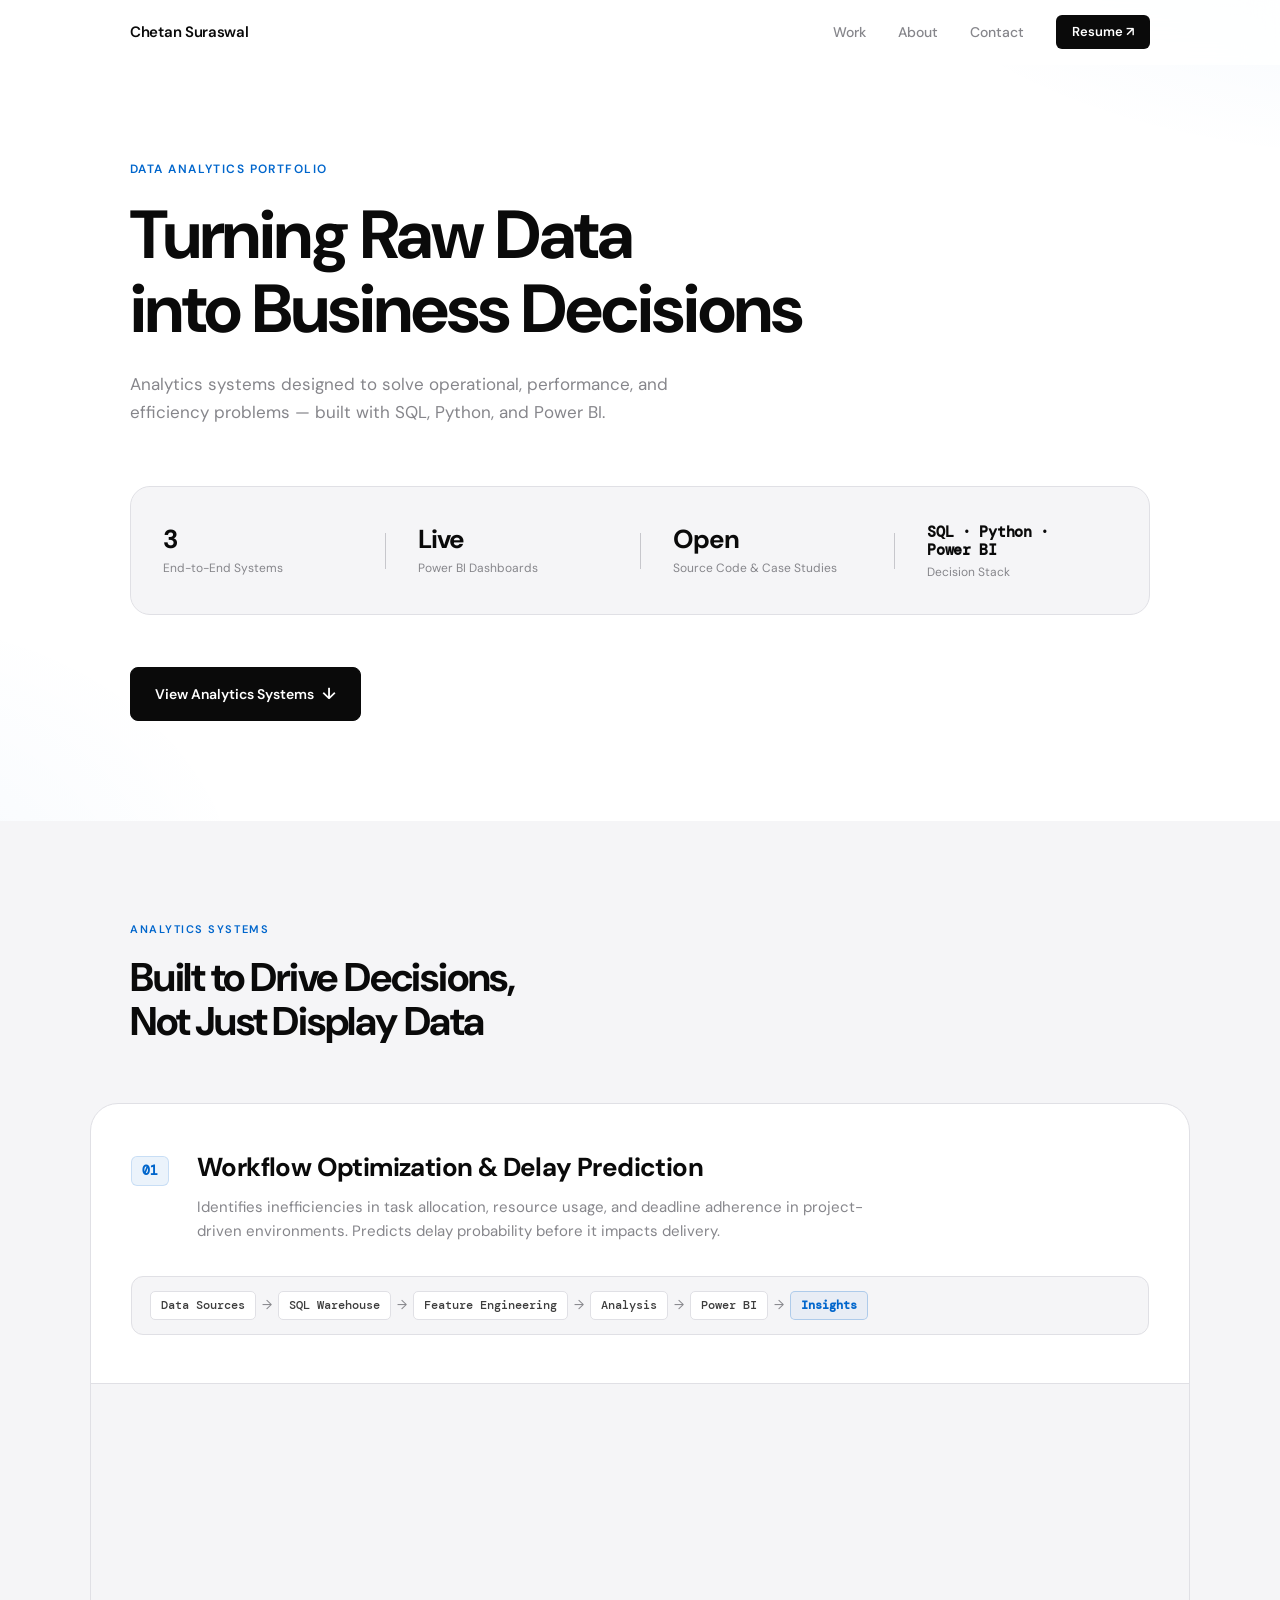
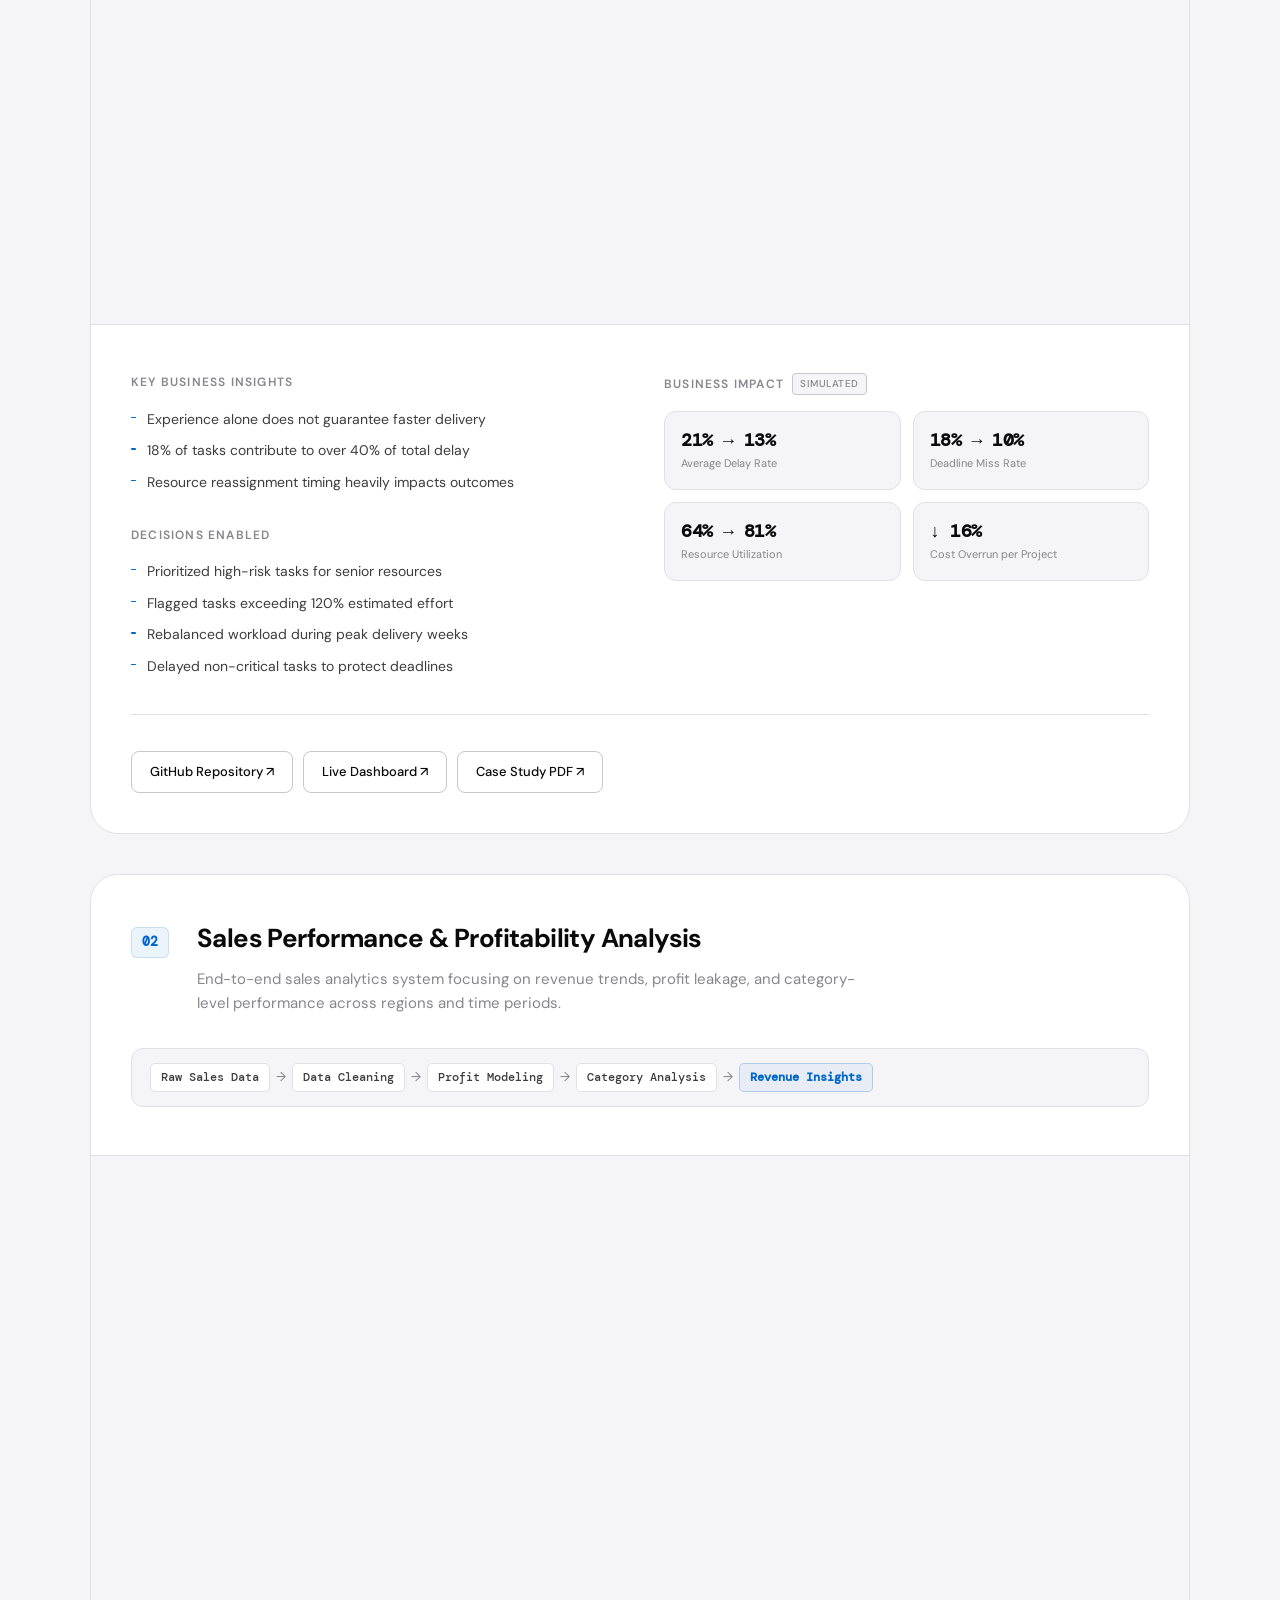
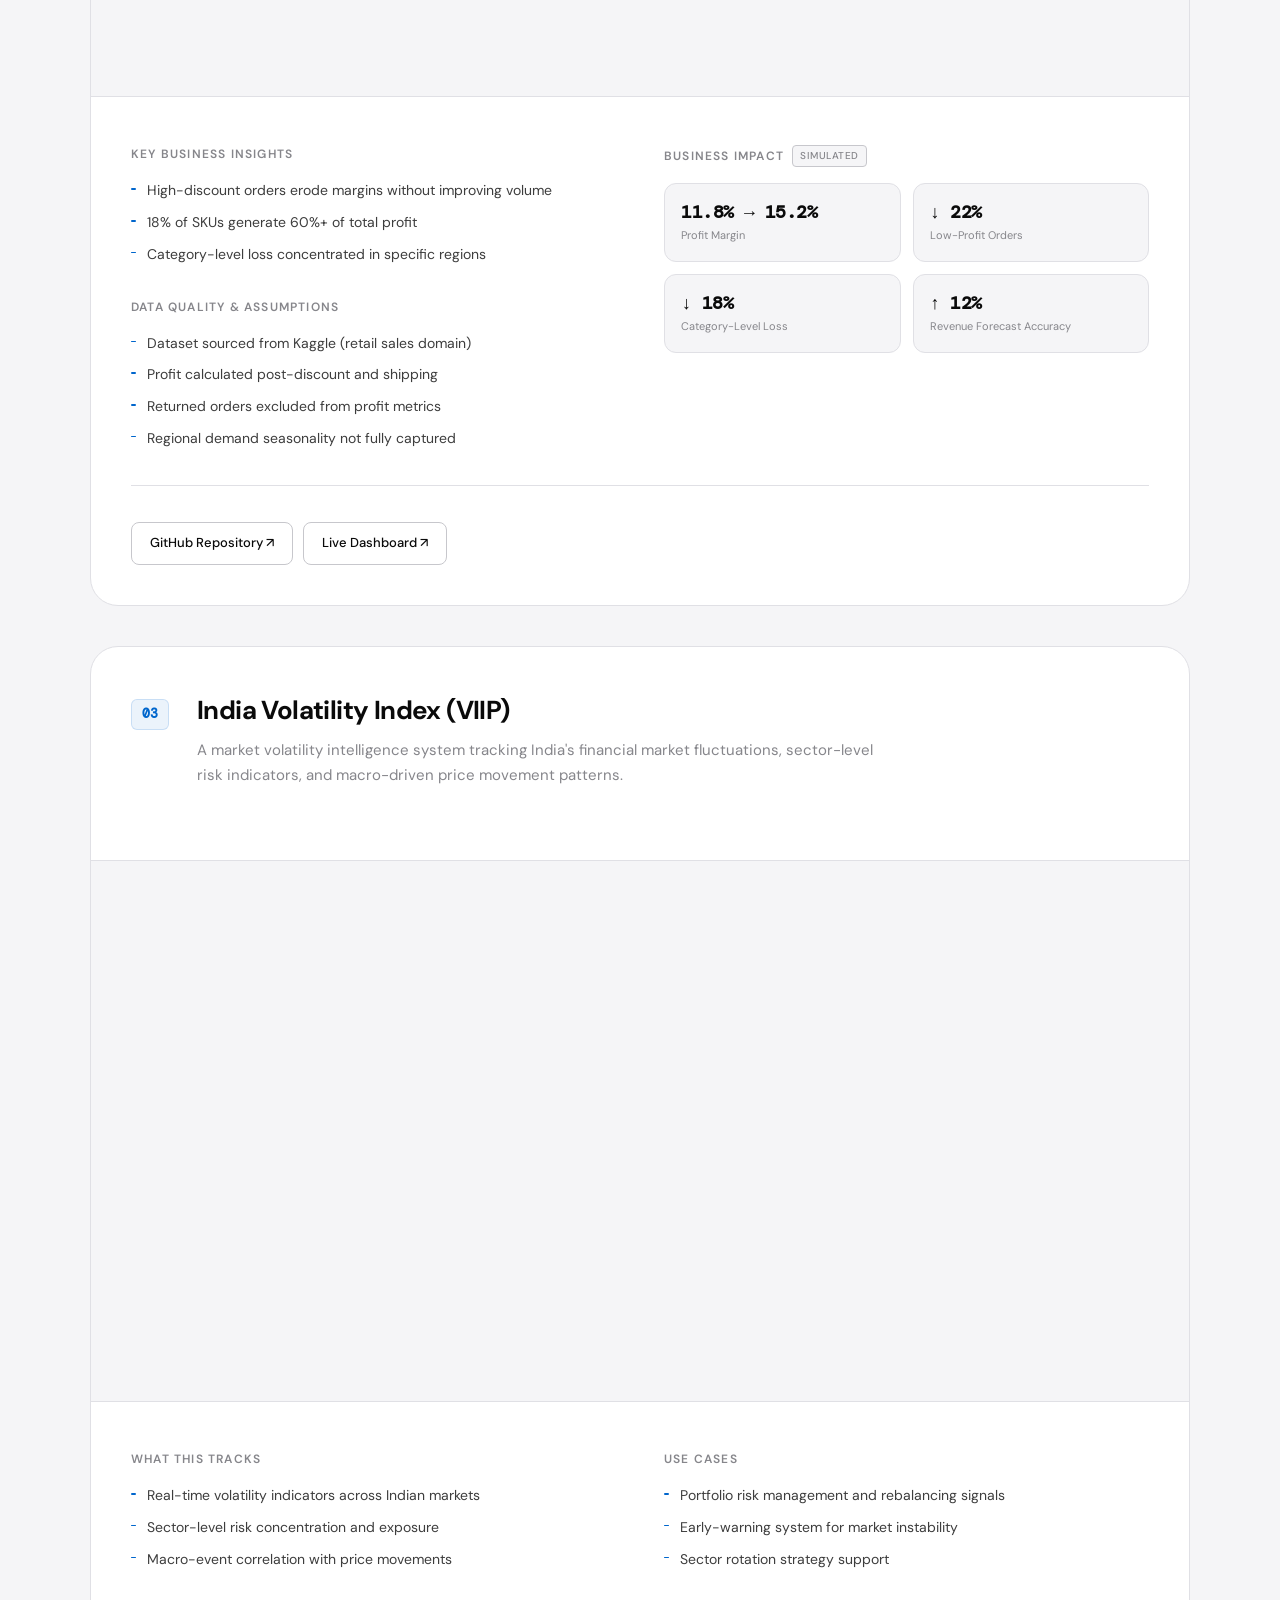
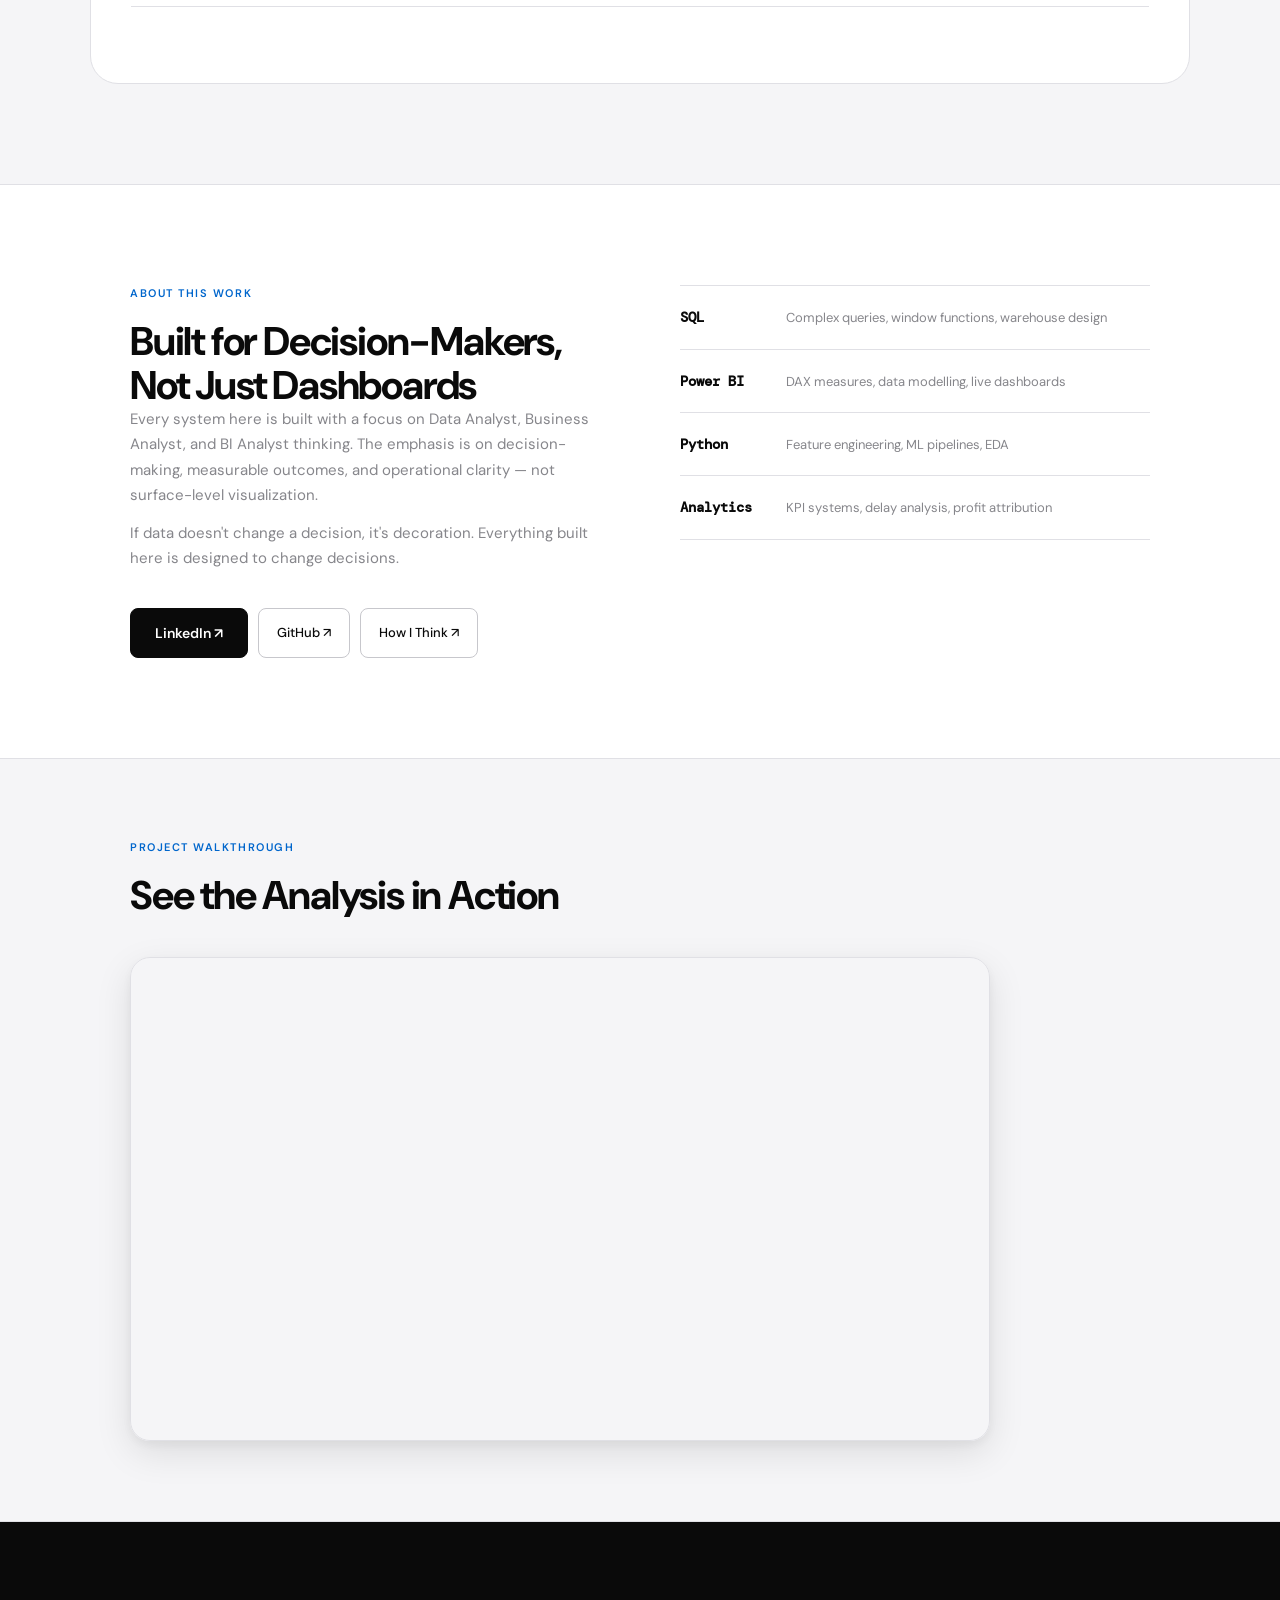
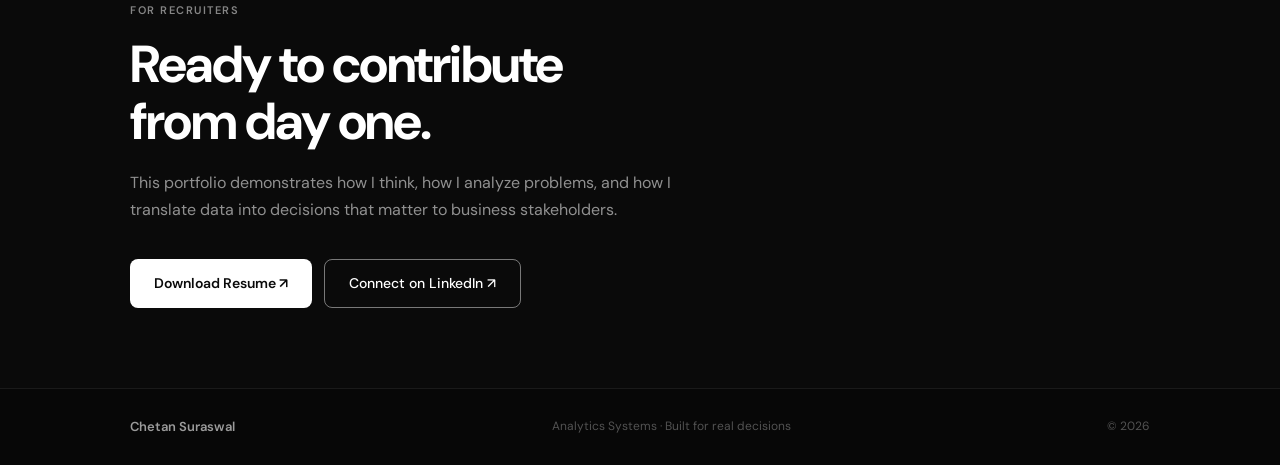
==== index.html @ 5091dab3 "Add files via upload" ====
<!DOCTYPE html>
<html lang="en">
<head>
  <meta charset="UTF-8" />
  <meta name="viewport" content="width=device-width, initial-scale=1.0" />
  <meta name="description" content="Data Analyst portfolio showcasing workflow optimization, business intelligence dashboards, SQL-driven analytics, and KPI-based decision systems." />
  <meta name="keywords" content="Data Analyst Portfolio, Business Intelligence Dashboard, Workflow Optimization, SQL, Power BI" />
  <title>Chetan Suraswal · Data Analytics</title>
  <link rel="preconnect" href="https://fonts.googleapis.com">
  <link rel="preconnect" href="https://fonts.gstatic.com" crossorigin>
  <link href="https://fonts.googleapis.com/css2?family=DM+Sans:ital,opsz,wght@0,9..40,300;0,9..40,400;0,9..40,500;0,9..40,600;0,9..40,700;1,9..40,300&family=DM+Mono:wght@400;500&display=swap" rel="stylesheet">
  <link rel="stylesheet" href="style.css" />
</head>
<body>

  <!-- NAV -->
  <nav class="nav" id="nav">
    <div class="nav-inner">
      <a href="#" class="nav-logo">Chetan Suraswal</a>
      <div class="nav-links">
        <a href="#systems" class="nav-link">Work</a>
        <a href="#about" class="nav-link">About</a>
        <a href="#recruiters" class="nav-link">Contact</a>
        <a href="https://drive.google.com/file/d/16U_qGnruEOuB85VrIXo05NhIVK6rNj_J/view?usp=drive_link" target="_blank" class="nav-cta">Resume ↗</a>
      </div>
      <button class="nav-hamburger" id="hamburger" aria-label="Open menu">
        <span></span><span></span><span></span>
      </button>
    </div>
    <div class="nav-mobile" id="navMobile">
      <a href="#systems" class="nav-mobile-link">Work</a>
      <a href="#about" class="nav-mobile-link">About</a>
      <a href="#recruiters" class="nav-mobile-link">Contact</a>
      <a href="https://drive.google.com/file/d/16U_qGnruEOuB85VrIXo05NhIVK6rNj_J/view?usp=drive_link" target="_blank" class="nav-mobile-link">Resume ↗</a>
    </div>
  </nav>

  <!-- HERO -->
  <section class="hero">
    <div class="container">
      <p class="hero-eyebrow">Data Analytics Portfolio</p>
      <h1 class="hero-title">Turning Raw Data<br>into Business Decisions</h1>
      <p class="hero-sub">Analytics systems designed to solve operational, performance, and efficiency problems — built with SQL, Python, and Power BI.</p>

      <div class="hero-metrics">
        <div class="hero-metric">
          <span class="hero-metric-number">3</span>
          <span class="hero-metric-label">End-to-End Systems</span>
        </div>
        <div class="hero-metric-divider"></div>
        <div class="hero-metric">
          <span class="hero-metric-number">Live</span>
          <span class="hero-metric-label">Power BI Dashboards</span>
        </div>
        <div class="hero-metric-divider"></div>
        <div class="hero-metric">
          <span class="hero-metric-number">Open</span>
          <span class="hero-metric-label">Source Code &amp; Case Studies</span>
        </div>
        <div class="hero-metric-divider"></div>
        <div class="hero-metric">
          <span class="hero-metric-number mono">SQL · Python · Power&nbsp;BI</span>
          <span class="hero-metric-label">Decision Stack</span>
        </div>
      </div>

      <a href="#systems" class="btn-primary">View Analytics Systems <span class="btn-arrow">↓</span></a>
    </div>
  </section>

  <!-- SYSTEMS -->
  <section class="systems" id="systems">
    <div class="container">
      <p class="section-label">Analytics Systems</p>
      <h2 class="section-title">Built to Drive Decisions,<br>Not Just Display Data</h2>
    </div>

    <!-- PROJECT 01 -->
    <div class="project reveal">
      <div class="container">
        <div class="project-header">
          <span class="project-num">01</span>
          <div class="project-header-text">
            <h3 class="project-title">Workflow Optimization &amp; Delay Prediction</h3>
            <p class="project-desc">Identifies inefficiencies in task allocation, resource usage, and deadline adherence in project-driven environments. Predicts delay probability before it impacts delivery.</p>
          </div>
        </div>

        <div class="pipeline">
          <span class="pipeline-step">Data Sources</span>
          <span class="pipeline-arrow">→</span>
          <span class="pipeline-step">SQL Warehouse</span>
          <span class="pipeline-arrow">→</span>
          <span class="pipeline-step">Feature Engineering</span>
          <span class="pipeline-arrow">→</span>
          <span class="pipeline-step">Analysis</span>
          <span class="pipeline-arrow">→</span>
          <span class="pipeline-step">Power BI</span>
          <span class="pipeline-arrow">→</span>
          <span class="pipeline-step highlight">Insights</span>
        </div>
      </div>

      <div class="iframe-wrap">
        <iframe
          src="https://app.powerbi.com/view?r=eyJrIjoiNGE5MzdhZjktMjIwOS00ZmQzLWE3OTQtMzhiM2IxZGNiNDY3IiwidCI6IjllYmMyNmM5LTM3OTItNDQxYy05M2Y4LTAzYTg2YTNiMDI2MiJ9"
          allowfullscreen
          loading="lazy"
          title="Workflow Optimization Dashboard">
        </iframe>
      </div>

      <div class="container">
        <div class="project-body">
          <div class="project-col">
            <h4 class="col-heading">Key Business Insights</h4>
            <ul class="insight-list">
              <li>Experience alone does not guarantee faster delivery</li>
              <li>18% of tasks contribute to over 40% of total delay</li>
              <li>Resource reassignment timing heavily impacts outcomes</li>
            </ul>
            <h4 class="col-heading" style="margin-top:32px">Decisions Enabled</h4>
            <ul class="insight-list">
              <li>Prioritized high-risk tasks for senior resources</li>
              <li>Flagged tasks exceeding 120% estimated effort</li>
              <li>Rebalanced workload during peak delivery weeks</li>
              <li>Delayed non-critical tasks to protect deadlines</li>
            </ul>
          </div>
          <div class="project-col">
            <h4 class="col-heading">Business Impact <span class="tag">Simulated</span></h4>
            <div class="impact-grid">
              <div class="impact-card reveal">
                <div class="impact-val">21% → 13%</div>
                <div class="impact-label">Average Delay Rate</div>
              </div>
              <div class="impact-card reveal">
                <div class="impact-val">18% → 10%</div>
                <div class="impact-label">Deadline Miss Rate</div>
              </div>
              <div class="impact-card reveal">
                <div class="impact-val">64% → 81%</div>
                <div class="impact-label">Resource Utilization</div>
              </div>
              <div class="impact-card reveal">
                <div class="impact-val">↓ 16%</div>
                <div class="impact-label">Cost Overrun per Project</div>
              </div>
            </div>
          </div>
        </div>
        <div class="project-actions">
          <a href="https://github.com/Chetan0075/Workflow-Optimization-Predictive-Analytics" target="_blank" class="btn-secondary">GitHub Repository ↗</a>
          <a href="https://chetan0075.github.io/Workflow-Optimization-Live-Dashboard/" target="_blank" class="btn-secondary">Live Dashboard ↗</a>
          <a href="https://github.com/Chetan0075/Workflow-Optimization-Predictive-Analytics/blob/main/Data/Case%20Study/AI_Driven_Workflow_Optimization_Case_Study.pdf" target="_blank" class="btn-secondary">Case Study PDF ↗</a>
        </div>
      </div>
    </div>

    <!-- PROJECT 02 -->
    <div class="project reveal">
      <div class="container">
        <div class="project-header">
          <span class="project-num">02</span>
          <div class="project-header-text">
            <h3 class="project-title">Sales Performance &amp; Profitability Analysis</h3>
            <p class="project-desc">End-to-end sales analytics system focusing on revenue trends, profit leakage, and category-level performance across regions and time periods.</p>
          </div>
        </div>

        <div class="pipeline">
          <span class="pipeline-step">Raw Sales Data</span>
          <span class="pipeline-arrow">→</span>
          <span class="pipeline-step">Data Cleaning</span>
          <span class="pipeline-arrow">→</span>
          <span class="pipeline-step">Profit Modeling</span>
          <span class="pipeline-arrow">→</span>
          <span class="pipeline-step">Category Analysis</span>
          <span class="pipeline-arrow">→</span>
          <span class="pipeline-step highlight">Revenue Insights</span>
        </div>
      </div>

      <div class="iframe-wrap">
        <iframe
          src="https://app.powerbi.com/view?r=eyJrIjoiNDQ1YTkxNzYtZTdiZS00M2I5LTlkNzgtZGIwNjNiODk4MmVhIiwidCI6IjllYmMyNmM5LTM3OTItNDQxYy05M2Y4LTAzYTg2YTNiMDI2MiJ9"
          allowfullscreen
          loading="lazy"
          title="Sales Performance Dashboard">
        </iframe>
      </div>

      <div class="container">
        <div class="project-body">
          <div class="project-col">
            <h4 class="col-heading">Key Business Insights</h4>
            <ul class="insight-list">
              <li>High-discount orders erode margins without improving volume</li>
              <li>18% of SKUs generate 60%+ of total profit</li>
              <li>Category-level loss concentrated in specific regions</li>
            </ul>
            <h4 class="col-heading" style="margin-top:32px">Data Quality &amp; Assumptions</h4>
            <ul class="insight-list">
              <li>Dataset sourced from Kaggle (retail sales domain)</li>
              <li>Profit calculated post-discount and shipping</li>
              <li>Returned orders excluded from profit metrics</li>
              <li>Regional demand seasonality not fully captured</li>
            </ul>
          </div>
          <div class="project-col">
            <h4 class="col-heading">Business Impact <span class="tag">Simulated</span></h4>
            <div class="impact-grid">
              <div class="impact-card reveal">
                <div class="impact-val">11.8% → 15.2%</div>
                <div class="impact-label">Profit Margin</div>
              </div>
              <div class="impact-card reveal">
                <div class="impact-val">↓ 22%</div>
                <div class="impact-label">Low-Profit Orders</div>
              </div>
              <div class="impact-card reveal">
                <div class="impact-val">↓ 18%</div>
                <div class="impact-label">Category-Level Loss</div>
              </div>
              <div class="impact-card reveal">
                <div class="impact-val">↑ 12%</div>
                <div class="impact-label">Revenue Forecast Accuracy</div>
              </div>
            </div>
          </div>
        </div>
        <div class="project-actions">
          <a href="https://github.com/Chetan0075/sales-performance-analysis" target="_blank" class="btn-secondary">GitHub Repository ↗</a>
          <a href="https://chetan0075.github.io/Sales-Dashboard-Live/" target="_blank" class="btn-secondary">Live Dashboard ↗</a>
        </div>
      </div>
    </div>

    <!-- PROJECT 03 -->
    <div class="project reveal">
      <div class="container">
        <div class="project-header">
          <span class="project-num">03</span>
          <div class="project-header-text">
            <h3 class="project-title">India Volatility Index (VIIP)</h3>
            <p class="project-desc">A market volatility intelligence system tracking India's financial market fluctuations, sector-level risk indicators, and macro-driven price movement patterns.</p>
          </div>
        </div>
      </div>

      <div class="iframe-wrap">
        <iframe
          title="India Volatility Index - VIIP"
          src="https://app.powerbi.com/view?r=eyJrIjoiZTg4YjU0M2QtYTgzMC00YWI2LWJiY2MtMzY4MDM3NzAyNDI3IiwidCI6IjllYmMyNmM5LTM3OTItNDQxYy05M2Y4LTAzYTg2YTNiMDI2MiJ9"
          allowfullscreen
          loading="lazy">
        </iframe>
      </div>

      <div class="container">
        <div class="project-body">
          <div class="project-col">
            <h4 class="col-heading">What This Tracks</h4>
            <ul class="insight-list">
              <li>Real-time volatility indicators across Indian markets</li>
              <li>Sector-level risk concentration and exposure</li>
              <li>Macro-event correlation with price movements</li>
            </ul>
          </div>
          <div class="project-col">
            <h4 class="col-heading">Use Cases</h4>
            <ul class="insight-list">
              <li>Portfolio risk management and rebalancing signals</li>
              <li>Early-warning system for market instability</li>
              <li>Sector rotation strategy support</li>
            </ul>
          </div>
        </div>
      </div>
    </div>
  </section>

  <!-- ABOUT -->
  <section class="about" id="about">
    <div class="container">
      <div class="about-inner">
        <div class="about-left">
          <p class="section-label">About This Work</p>
          <h2 class="section-title" style="margin-top:12px">Built for Decision-Makers,<br>Not Just Dashboards</h2>
          <p class="about-text">Every system here is built with a focus on Data Analyst, Business Analyst, and BI Analyst thinking. The emphasis is on decision-making, measurable outcomes, and operational clarity — not surface-level visualization.</p>
          <p class="about-text">If data doesn't change a decision, it's decoration. Everything built here is designed to change decisions.</p>
          <div class="about-actions">
            <a href="https://www.linkedin.com/in/chetan-suraswal/" target="_blank" class="btn-primary">LinkedIn ↗</a>
            <a href="https://github.com/Chetan0075" target="_blank" class="btn-secondary">GitHub ↗</a>
            <a href="how-i-think.html" target="_blank" class="btn-secondary">How I Think ↗</a>
          </div>
        </div>
        <div class="about-right">
          <div class="about-stat-block">
            <div class="about-stat reveal">
              <span class="about-stat-num">SQL</span>
              <span class="about-stat-desc">Complex queries, window functions, warehouse design</span>
            </div>
            <div class="about-stat reveal">
              <span class="about-stat-num">Power BI</span>
              <span class="about-stat-desc">DAX measures, data modelling, live dashboards</span>
            </div>
            <div class="about-stat reveal">
              <span class="about-stat-num">Python</span>
              <span class="about-stat-desc">Feature engineering, ML pipelines, EDA</span>
            </div>
            <div class="about-stat reveal">
              <span class="about-stat-num">Analytics</span>
              <span class="about-stat-desc">KPI systems, delay analysis, profit attribution</span>
            </div>
          </div>
        </div>
      </div>
    </div>
  </section>

  <!-- WALKTHROUGH VIDEO -->
  <section class="video-section">
    <div class="container">
      <p class="section-label">Project Walkthrough</p>
      <h2 class="section-title" style="margin-top:12px;margin-bottom:40px">See the Analysis in Action</h2>
      <div class="video-wrap">
        <iframe
          src="https://www.youtube.com/embed/vnfYhsuOCWM?si=E-BuxElwOSpEWp4g"
          title="Project Walkthrough"
          allow="accelerometer; autoplay; clipboard-write; encrypted-media; gyroscope; picture-in-picture; web-share"
          referrerpolicy="strict-origin-when-cross-origin"
          allowfullscreen
          loading="lazy">
        </iframe>
      </div>
    </div>
  </section>

  <!-- FOR RECRUITERS -->
  <section class="recruiters" id="recruiters">
    <div class="container">
      <div class="recruiters-inner reveal">
        <p class="section-label" style="color:rgba(255,255,255,0.5)">For Recruiters</p>
        <h2 class="recruiters-title">Ready to contribute<br>from day one.</h2>
        <p class="recruiters-sub">This portfolio demonstrates how I think, how I analyze problems, and how I translate data into decisions that matter to business stakeholders.</p>
        <div class="recruiters-actions">
          <a href="https://drive.google.com/file/d/16U_qGnruEOuB85VrIXo05NhIVK6rNj_J/view?usp=drive_link" target="_blank" class="btn-white">Download Resume ↗</a>
          <a href="https://www.linkedin.com/in/chetan-suraswal/" target="_blank" class="btn-outline-white">Connect on LinkedIn ↗</a>
        </div>
      </div>
    </div>
  </section>

  <!-- FOOTER -->
  <footer class="footer">
    <div class="container">
      <div class="footer-inner">
        <span class="footer-name">Chetan Suraswal</span>
        <span class="footer-center">Analytics Systems · Built for real decisions</span>
        <span class="footer-copy" id="footerYear">© 2026</span>
      </div>
    </div>
  </footer>

  <script>
    // Auto-update footer year so this never goes stale again
    document.getElementById('footerYear').textContent = '© ' + new Date().getFullYear();

    // Sticky nav shadow on scroll
    const nav = document.getElementById('nav');
    window.addEventListener('scroll', () => {
      nav.classList.toggle('scrolled', window.scrollY > 20);
    });

    // Hamburger menu toggle
    const hamburger = document.getElementById('hamburger');
    const navMobile = document.getElementById('navMobile');
    hamburger.addEventListener('click', () => {
      hamburger.classList.toggle('open');
      navMobile.classList.toggle('open');
    });

    // Close mobile nav when a link is clicked
    document.querySelectorAll('.nav-mobile-link').forEach(link => {
      link.addEventListener('click', () => {
        hamburger.classList.remove('open');
        navMobile.classList.remove('open');
      });
    });

    // Scroll reveal animation
    const revealObserver = new IntersectionObserver((entries) => {
      entries.forEach(entry => {
        if (entry.isIntersecting) {
          entry.target.classList.add('revealed');
          revealObserver.unobserve(entry.target);
        }
      });
    }, { threshold: 0.07, rootMargin: '0px 0px -40px 0px' });

    document.querySelectorAll('.reveal').forEach(el => revealObserver.observe(el));
  </script>
</body>
</html>
---- style.css ----
/* ============================================================
   CHETAN SURASWAL — PREMIUM PORTFOLIO
   Apple-style light minimalist design
   ============================================================ */

/* ---------- RESET & BASE ---------- */
*, *::before, *::after {
  box-sizing: border-box;
  margin: 0;
  padding: 0;
}

:root {
  --white:       #ffffff;
  --bg:          #fafafa;
  --bg-alt:      #f5f5f7;
  --text:        #0a0a0a;
  --text-2:      #3d3d3d;
  --muted:       #86868b;
  --border:      #e0e0e5;
  --border-dark: #c7c7cc;
  --accent:      #0066cc;
  --accent-h:    #0051a3;
  --mono:        'DM Mono', 'Menlo', monospace;

  --r-sm: 8px;
  --r-md: 12px;
  --r-lg: 20px;
  --r-xl: 28px;

  --shadow-sm:  0 1px 3px rgba(0,0,0,0.06), 0 1px 2px rgba(0,0,0,0.04);
  --shadow-md:  0 4px 16px rgba(0,0,0,0.08), 0 1px 4px rgba(0,0,0,0.04);
  --shadow-lg:  0 12px 36px rgba(0,0,0,0.10), 0 4px 12px rgba(0,0,0,0.05);

  --ease: cubic-bezier(0.4, 0, 0.2, 1);
  --ease-out: cubic-bezier(0, 0, 0.2, 1);
}

html {
  scroll-behavior: smooth;
  -webkit-font-smoothing: antialiased;
  -moz-osx-font-smoothing: grayscale;
}

body {
  font-family: 'DM Sans', -apple-system, BlinkMacSystemFont, 'Segoe UI', sans-serif;
  background: var(--white);
  color: var(--text);
  line-height: 1.6;
  font-size: 16px;
}

.mono { font-family: var(--mono); }

.container {
  max-width: 1100px;
  margin: 0 auto;
  padding: 0 40px;
}

/* ---------- SCROLL REVEAL ---------- */
.reveal {
  opacity: 0;
  transform: translateY(22px);
  transition: opacity 0.6s var(--ease-out), transform 0.6s var(--ease-out);
}
.reveal.revealed {
  opacity: 1;
  transform: translateY(0);
}

/* ---------- NAV ---------- */
.nav {
  position: fixed;
  top: 0;
  left: 0;
  right: 0;
  z-index: 100;
  background: rgba(255,255,255,0.82);
  backdrop-filter: blur(16px);
  -webkit-backdrop-filter: blur(16px);
  border-bottom: 1px solid transparent;
  transition: border-color 0.3s var(--ease), box-shadow 0.3s var(--ease);
}

.nav.scrolled {
  border-bottom-color: var(--border);
  box-shadow: var(--shadow-sm);
}

.nav-inner {
  max-width: 1100px;
  margin: 0 auto;
  padding: 0 40px;
  height: 64px;
  display: flex;
  align-items: center;
  justify-content: space-between;
}

.nav-logo {
  font-size: 15px;
  font-weight: 600;
  color: var(--text);
  text-decoration: none;
  letter-spacing: -0.3px;
}

.nav-links {
  display: flex;
  align-items: center;
  gap: 32px;
}

.nav-link {
  font-size: 14px;
  font-weight: 500;
  color: var(--muted);
  text-decoration: none;
  transition: color 0.2s;
}
.nav-link:hover { color: var(--text); }

.nav-cta {
  font-size: 13px;
  font-weight: 600;
  color: var(--white);
  background: var(--text);
  padding: 7px 16px;
  border-radius: 6px;
  text-decoration: none;
  transition: background 0.2s, transform 0.2s;
}
.nav-cta:hover {
  background: #2a2a2a;
  transform: translateY(-1px);
}

/* Hamburger */
.nav-hamburger {
  display: none;
  flex-direction: column;
  justify-content: center;
  gap: 5px;
  width: 32px;
  height: 32px;
  background: none;
  border: none;
  cursor: pointer;
  padding: 4px;
}
.nav-hamburger span {
  display: block;
  height: 1.5px;
  background: var(--text);
  border-radius: 2px;
  transition: transform 0.3s var(--ease), opacity 0.3s;
}
.nav-hamburger.open span:nth-child(1) { transform: translateY(6.5px) rotate(45deg); }
.nav-hamburger.open span:nth-child(2) { opacity: 0; }
.nav-hamburger.open span:nth-child(3) { transform: translateY(-6.5px) rotate(-45deg); }

/* Mobile nav */
.nav-mobile {
  display: none;
  flex-direction: column;
  background: var(--white);
  border-top: 1px solid var(--border);
  padding: 8px 0 16px;
}
.nav-mobile.open { display: flex; }
.nav-mobile-link {
  font-size: 15px;
  font-weight: 500;
  color: var(--text);
  text-decoration: none;
  padding: 12px 40px;
  transition: background 0.15s;
}
.nav-mobile-link:hover { background: var(--bg-alt); }

/* ---------- HERO ---------- */
.hero {
  padding: 160px 0 100px;
  background: var(--white);
  overflow: hidden;
  position: relative;
}

.hero::before {
  content: '';
  position: absolute;
  top: 0; left: 0; right: 0; bottom: 0;
  background:
    radial-gradient(ellipse 70% 50% at 110% -10%, rgba(0,102,204,0.055) 0%, transparent 60%),
    radial-gradient(ellipse 50% 60% at -10% 110%, rgba(0,102,204,0.04) 0%, transparent 60%);
  pointer-events: none;
}

.hero-eyebrow {
  font-size: 12px;
  font-weight: 600;
  letter-spacing: 0.12em;
  text-transform: uppercase;
  color: var(--accent);
  margin-bottom: 20px;
}

.hero-title {
  font-size: clamp(40px, 6vw, 68px);
  font-weight: 700;
  line-height: 1.08;
  letter-spacing: -2px;
  color: var(--text);
  margin-bottom: 24px;
  animation: fadeUp 0.7s var(--ease-out) both;
}

.hero-sub {
  font-size: 17px;
  font-weight: 400;
  color: var(--muted);
  max-width: 540px;
  line-height: 1.65;
  margin-bottom: 60px;
  animation: fadeUp 0.7s 0.1s var(--ease-out) both;
}

/* Hero metrics row */
.hero-metrics {
  display: flex;
  align-items: center;
  flex-wrap: wrap;
  gap: 0;
  margin-bottom: 52px;
  padding: 28px 32px;
  background: var(--bg-alt);
  border: 1px solid var(--border);
  border-radius: var(--r-lg);
  animation: fadeUp 0.7s 0.2s var(--ease-out) both;
}

.hero-metric {
  display: flex;
  flex-direction: column;
  gap: 4px;
  padding: 4px 32px 4px 0;
  flex: 1;
  min-width: 140px;
}

.hero-metric:last-child { padding-right: 0; }

.hero-metric-number {
  font-size: 26px;
  font-weight: 700;
  color: var(--text);
  letter-spacing: -0.8px;
  line-height: 1.2;
}
.hero-metric-number.mono { font-size: 15px; letter-spacing: -0.3px; margin-top: 4px; font-family: var(--mono); }

.hero-metric-label {
  font-size: 12px;
  color: var(--muted);
  font-weight: 400;
}

.hero-metric-divider {
  width: 1px;
  height: 36px;
  background: var(--border-dark);
  margin: 0 32px 0 0;
  flex-shrink: 0;
}

/* ---------- BUTTONS ---------- */
.btn-primary {
  display: inline-flex;
  align-items: center;
  gap: 8px;
  font-size: 14px;
  font-weight: 600;
  color: var(--white);
  background: var(--text);
  padding: 13px 24px;
  border-radius: var(--r-sm);
  text-decoration: none;
  border: 1.5px solid var(--text);
  transition: background 0.2s, transform 0.2s, box-shadow 0.2s;
  animation: fadeUp 0.7s 0.3s var(--ease-out) both;
}
.btn-primary:hover {
  background: #1f1f1f;
  transform: translateY(-2px);
  box-shadow: var(--shadow-md);
}

.btn-arrow {
  font-size: 16px;
  transition: transform 0.2s;
}
.btn-primary:hover .btn-arrow { transform: translateY(2px); }

.btn-secondary {
  display: inline-flex;
  align-items: center;
  font-size: 13px;
  font-weight: 500;
  color: var(--text);
  background: var(--white);
  border: 1.5px solid var(--border-dark);
  padding: 10px 18px;
  border-radius: var(--r-sm);
  text-decoration: none;
  transition: border-color 0.2s, background 0.2s, transform 0.2s;
}
.btn-secondary:hover {
  border-color: var(--text);
  background: var(--bg-alt);
  transform: translateY(-1px);
}

.btn-white {
  display: inline-flex;
  align-items: center;
  font-size: 14px;
  font-weight: 600;
  color: var(--text);
  background: var(--white);
  padding: 13px 24px;
  border-radius: var(--r-sm);
  text-decoration: none;
  transition: opacity 0.2s, transform 0.2s;
}
.btn-white:hover { opacity: 0.9; transform: translateY(-1px); }

.btn-outline-white {
  display: inline-flex;
  align-items: center;
  font-size: 14px;
  font-weight: 500;
  color: var(--white);
  background: transparent;
  border: 1.5px solid rgba(255,255,255,0.45);
  padding: 12px 24px;
  border-radius: var(--r-sm);
  text-decoration: none;
  transition: border-color 0.2s, background 0.2s, transform 0.2s;
}
.btn-outline-white:hover {
  border-color: rgba(255,255,255,0.8);
  background: rgba(255,255,255,0.1);
  transform: translateY(-1px);
}

/* ---------- SECTION LABELS & TITLES ---------- */
.section-label {
  font-size: 11px;
  font-weight: 600;
  letter-spacing: 0.14em;
  text-transform: uppercase;
  color: var(--accent);
  margin-bottom: 16px;
}

.section-title {
  font-size: clamp(28px, 4vw, 40px);
  font-weight: 700;
  letter-spacing: -1.2px;
  line-height: 1.1;
  color: var(--text);
}

/* ---------- SYSTEMS SECTION ---------- */
.systems {
  padding: 100px 0 60px;
  background: var(--bg-alt);
}

.systems > .container {
  margin-bottom: 60px;
}

/* ---------- PROJECT CARD ---------- */
.project {
  background: var(--white);
  border: 1px solid var(--border);
  border-radius: var(--r-xl);
  overflow: hidden;
  margin: 0 auto 40px;
  max-width: 1100px;
  margin-left: 40px;
  margin-right: 40px;
  transition: box-shadow 0.3s var(--ease), transform 0.3s var(--ease);
}

@media (min-width: 1180px) {
  .project {
    margin-left: auto;
    margin-right: auto;
  }
}

.project:hover {
  box-shadow: var(--shadow-lg);
  transform: translateY(-2px);
}

.project > .container {
  padding-top: 48px;
  padding-bottom: 40px;
}

/* Project header */
.project-header {
  display: flex;
  align-items: flex-start;
  gap: 28px;
  margin-bottom: 32px;
}

.project-num {
  font-size: 13px;
  font-weight: 600;
  font-family: var(--mono);
  color: var(--accent);
  background: rgba(0,102,204,0.08);
  border: 1px solid rgba(0,102,204,0.15);
  padding: 4px 10px;
  border-radius: 6px;
  white-space: nowrap;
  margin-top: 4px;
  flex-shrink: 0;
}

.project-header-text { flex: 1; }

.project-title {
  font-size: clamp(20px, 3vw, 26px);
  font-weight: 700;
  letter-spacing: -0.6px;
  line-height: 1.2;
  margin-bottom: 12px;
  color: var(--text);
}

.project-desc {
  font-size: 15px;
  color: var(--muted);
  max-width: 680px;
  line-height: 1.65;
}

/* Pipeline */
.pipeline {
  display: flex;
  align-items: center;
  flex-wrap: wrap;
  gap: 6px;
  margin-bottom: 8px;
  padding: 14px 18px;
  background: var(--bg-alt);
  border: 1px solid var(--border);
  border-radius: var(--r-md);
}

.pipeline-step {
  font-size: 12px;
  font-weight: 500;
  font-family: var(--mono);
  color: var(--text-2);
  background: var(--white);
  border: 1px solid var(--border);
  padding: 4px 10px;
  border-radius: 5px;
  white-space: nowrap;
}

.pipeline-step.highlight {
  color: var(--accent);
  border-color: rgba(0,102,204,0.25);
  background: rgba(0,102,204,0.05);
  font-weight: 600;
}

.pipeline-arrow {
  font-size: 13px;
  color: var(--muted);
  flex-shrink: 0;
}

/* Iframe */
.iframe-wrap {
  width: 100%;
  position: relative;
  overflow: hidden;
  background: var(--bg-alt);
  border-top: 1px solid var(--border);
  border-bottom: 1px solid var(--border);
}

.iframe-wrap iframe {
  width: 100%;
  height: 540px;
  border: none;
  display: block;
}

/* Project body */
.project-body {
  display: grid;
  grid-template-columns: 1fr 1fr;
  gap: 48px;
  margin-bottom: 36px;
  padding-bottom: 36px;
  border-bottom: 1px solid var(--border);
}

.col-heading {
  font-size: 12px;
  font-weight: 600;
  letter-spacing: 0.1em;
  text-transform: uppercase;
  color: var(--muted);
  margin-bottom: 16px;
  display: flex;
  align-items: center;
  gap: 8px;
}

.tag {
  font-size: 10px;
  font-weight: 500;
  color: var(--muted);
  background: var(--bg-alt);
  border: 1px solid var(--border-dark);
  padding: 2px 7px;
  border-radius: 4px;
  letter-spacing: 0.05em;
  text-transform: uppercase;
}

/* Insight list */
.insight-list {
  list-style: none;
  display: flex;
  flex-direction: column;
  gap: 10px;
}

.insight-list li {
  font-size: 14px;
  color: var(--text-2);
  padding-left: 16px;
  position: relative;
  line-height: 1.55;
}

.insight-list li::before {
  content: '';
  position: absolute;
  left: 0;
  top: 8px;
  width: 5px;
  height: 1.5px;
  background: var(--accent);
  border-radius: 1px;
}

/* Impact grid */
.impact-grid {
  display: grid;
  grid-template-columns: 1fr 1fr;
  gap: 12px;
}

.impact-card {
  background: var(--bg-alt);
  border: 1px solid var(--border);
  border-radius: var(--r-md);
  padding: 18px 16px;
  transition: border-color 0.2s, box-shadow 0.2s;
}

.impact-card:hover {
  border-color: var(--border-dark);
  box-shadow: var(--shadow-sm);
}

.impact-val {
  font-size: 18px;
  font-weight: 700;
  color: var(--text);
  letter-spacing: -0.5px;
  margin-bottom: 4px;
  font-family: var(--mono);
  line-height: 1.2;
}

.impact-label {
  font-size: 11px;
  color: var(--muted);
  font-weight: 400;
  line-height: 1.4;
}

/* Project action buttons */
.project-actions {
  display: flex;
  gap: 10px;
  flex-wrap: wrap;
}

/* ---------- ABOUT ---------- */
.about {
  padding: 100px 0;
  background: var(--white);
  border-top: 1px solid var(--border);
}

.about-inner {
  display: grid;
  grid-template-columns: 1fr 1fr;
  gap: 80px;
  align-items: start;
}

.about-text {
  font-size: 15px;
  color: var(--muted);
  line-height: 1.7;
  max-width: 480px;
  margin-bottom: 12px;
}

.about-actions {
  display: flex;
  gap: 10px;
  flex-wrap: wrap;
  margin-top: 36px;
}

.about-stat-block {
  display: flex;
  flex-direction: column;
  gap: 0;
}

.about-stat {
  display: flex;
  align-items: baseline;
  gap: 16px;
  padding: 20px 0;
  border-bottom: 1px solid var(--border);
}

.about-stat:first-child { border-top: 1px solid var(--border); }

.about-stat-num {
  font-size: 14px;
  font-weight: 700;
  color: var(--text);
  font-family: var(--mono);
  min-width: 90px;
  flex-shrink: 0;
}

.about-stat-desc {
  font-size: 13px;
  color: var(--muted);
  line-height: 1.5;
}

/* ---------- VIDEO ---------- */
.video-section {
  padding: 80px 0;
  background: var(--bg-alt);
  border-top: 1px solid var(--border);
  border-bottom: 1px solid var(--border);
}

.video-wrap {
  position: relative;
  width: 100%;
  max-width: 860px;
  border-radius: var(--r-lg);
  overflow: hidden;
  border: 1px solid var(--border);
  box-shadow: var(--shadow-lg);
}

.video-wrap::before {
  content: '';
  display: block;
  padding-top: 56.25%;
}

.video-wrap iframe {
  position: absolute;
  inset: 0;
  width: 100%;
  height: 100%;
  border: none;
}

/* ---------- RECRUITERS ---------- */
.recruiters {
  padding: 80px 0;
  background: var(--text);
}

.recruiters-inner {
  max-width: 720px;
}

.recruiters-title {
  font-size: clamp(30px, 5vw, 52px);
  font-weight: 700;
  letter-spacing: -1.5px;
  line-height: 1.1;
  color: var(--white);
  margin: 16px 0 20px;
}

.recruiters-sub {
  font-size: 16px;
  color: rgba(255,255,255,0.55);
  max-width: 560px;
  line-height: 1.65;
  margin-bottom: 36px;
}

.recruiters-actions {
  display: flex;
  gap: 12px;
  flex-wrap: wrap;
}

/* ---------- FOOTER ---------- */
.footer {
  padding: 28px 0;
  background: #070707;
  border-top: 1px solid #1a1a1a;
}

.footer-inner {
  display: flex;
  align-items: center;
  justify-content: space-between;
  gap: 16px;
}

.footer-name {
  font-size: 13px;
  font-weight: 600;
  color: rgba(255,255,255,0.6);
}

.footer-center {
  font-size: 12px;
  color: rgba(255,255,255,0.3);
  text-align: center;
}

.footer-copy {
  font-size: 12px;
  color: rgba(255,255,255,0.3);
}

/* ---------- ANIMATIONS ---------- */
@keyframes fadeUp {
  from { opacity: 0; transform: translateY(20px); }
  to   { opacity: 1; transform: translateY(0); }
}

/* ---------- RESPONSIVE ---------- */
@media (max-width: 900px) {
  .container { padding: 0 24px; }
  .nav-inner  { padding: 0 24px; }

  .hero { padding: 120px 0 80px; }

  .hero-metrics {
    padding: 20px 24px;
    gap: 0;
  }

  .hero-metric {
    padding: 8px 20px 8px 0;
    min-width: 120px;
  }

  .hero-metric-divider { margin-right: 20px; }

  .about-inner {
    grid-template-columns: 1fr;
    gap: 48px;
  }

  .project-body {
    grid-template-columns: 1fr;
    gap: 36px;
  }

  .impact-grid { grid-template-columns: 1fr 1fr; }

  .project { margin-left: 24px; margin-right: 24px; }
  .project > .container { padding-top: 32px; }
}

@media (max-width: 640px) {
  .container { padding: 0 20px; }
  .nav-inner  { padding: 0 20px; }

  .nav-links { display: none; }
  .nav-hamburger { display: flex; }

  .hero { padding: 100px 0 60px; }

  .hero-metrics {
    flex-direction: column;
    gap: 20px;
    padding: 24px;
  }

  .hero-metric { padding: 0; }
  .hero-metric-divider { display: none; }
  .hero-metric-number { font-size: 22px; }

  .section-title { letter-spacing: -0.8px; }

  .project { margin-left: 20px; margin-right: 20px; border-radius: var(--r-lg); }

  .project-header { flex-direction: column; gap: 16px; }

  .pipeline {
    gap: 4px;
    padding: 12px 14px;
  }
  .pipeline-step { font-size: 11px; }

  .iframe-wrap iframe { height: 400px; }

  .impact-grid { grid-template-columns: 1fr; }

  .impact-val { font-size: 16px; }

  .footer-inner { flex-direction: column; text-align: center; }

  .systems { padding: 60px 0 40px; }
  .about { padding: 60px 0; }
  .video-section { padding: 60px 0; }
  .recruiters { padding: 60px 0; }

  .about-actions { flex-direction: column; }
  .project-actions { flex-direction: column; }
  .recruiters-actions { flex-direction: column; }
  .btn-primary, .btn-secondary, .btn-white, .btn-outline-white { justify-content: center; }
}
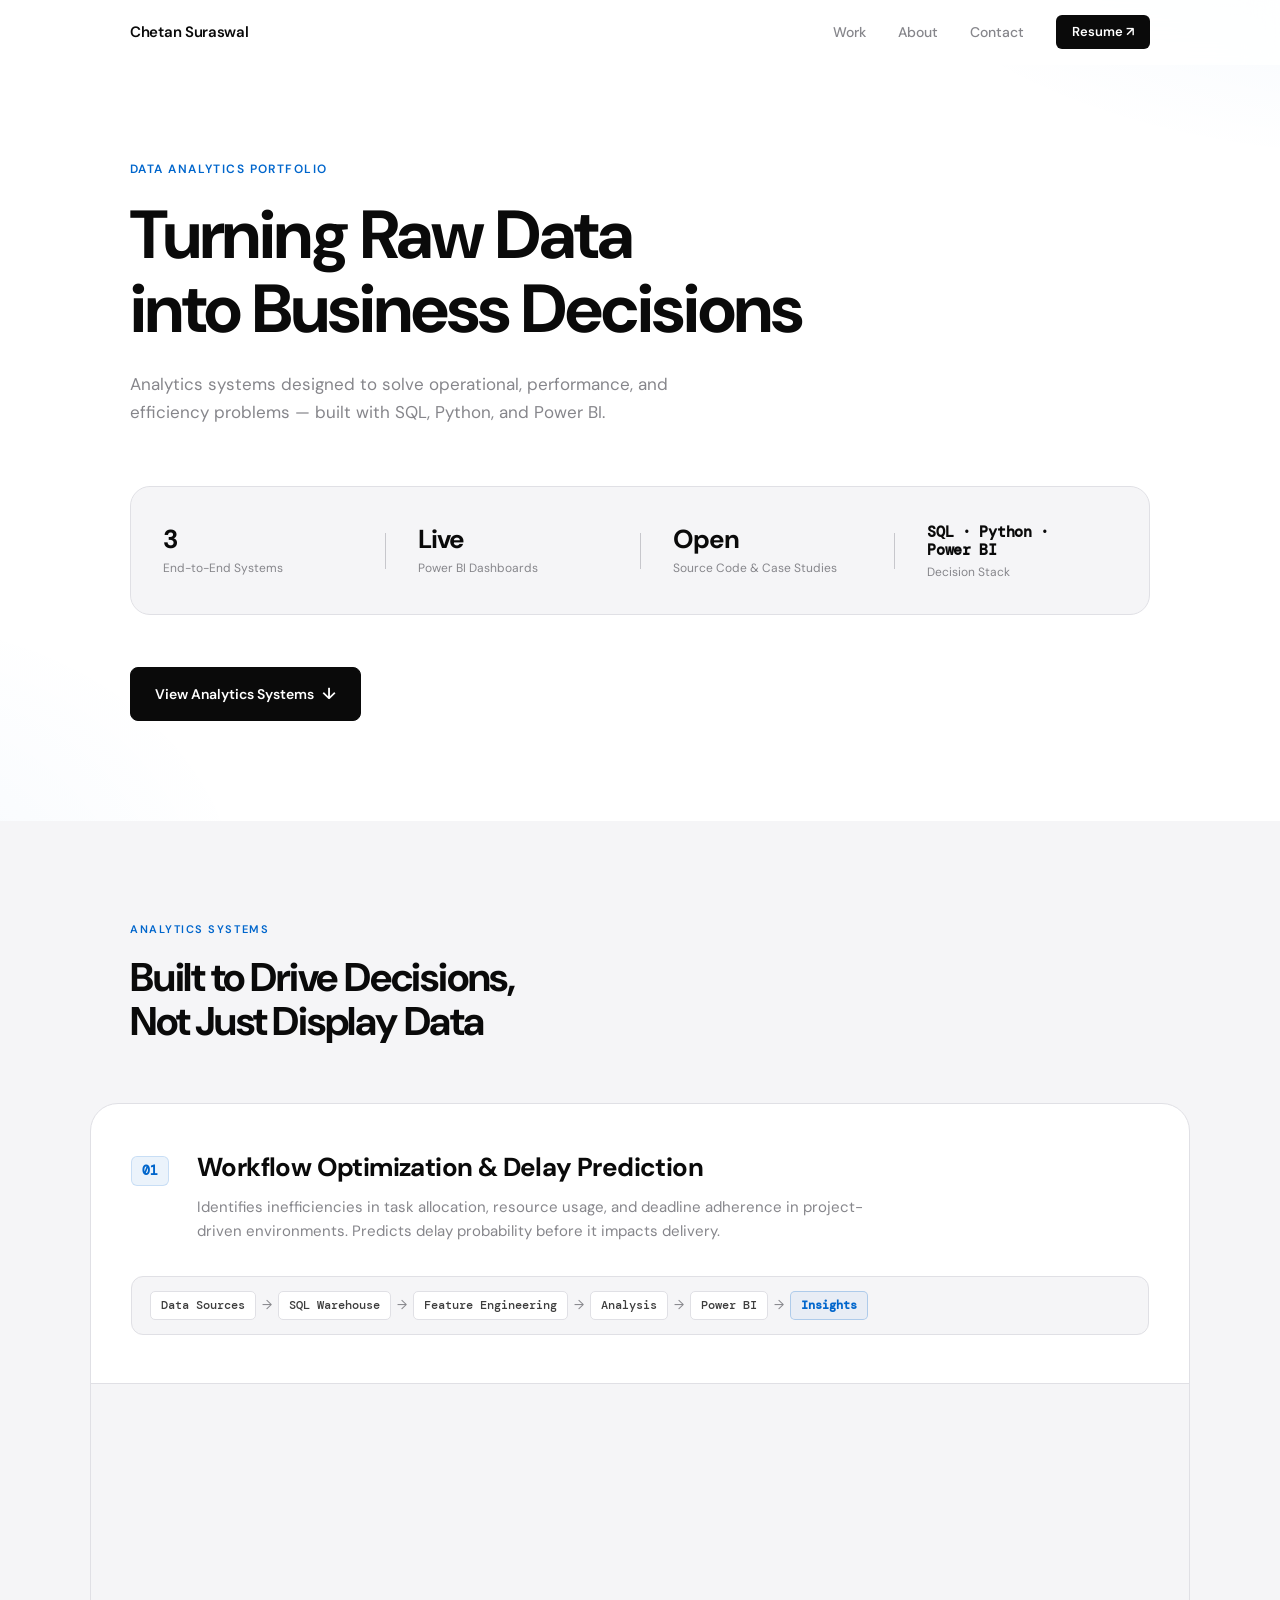
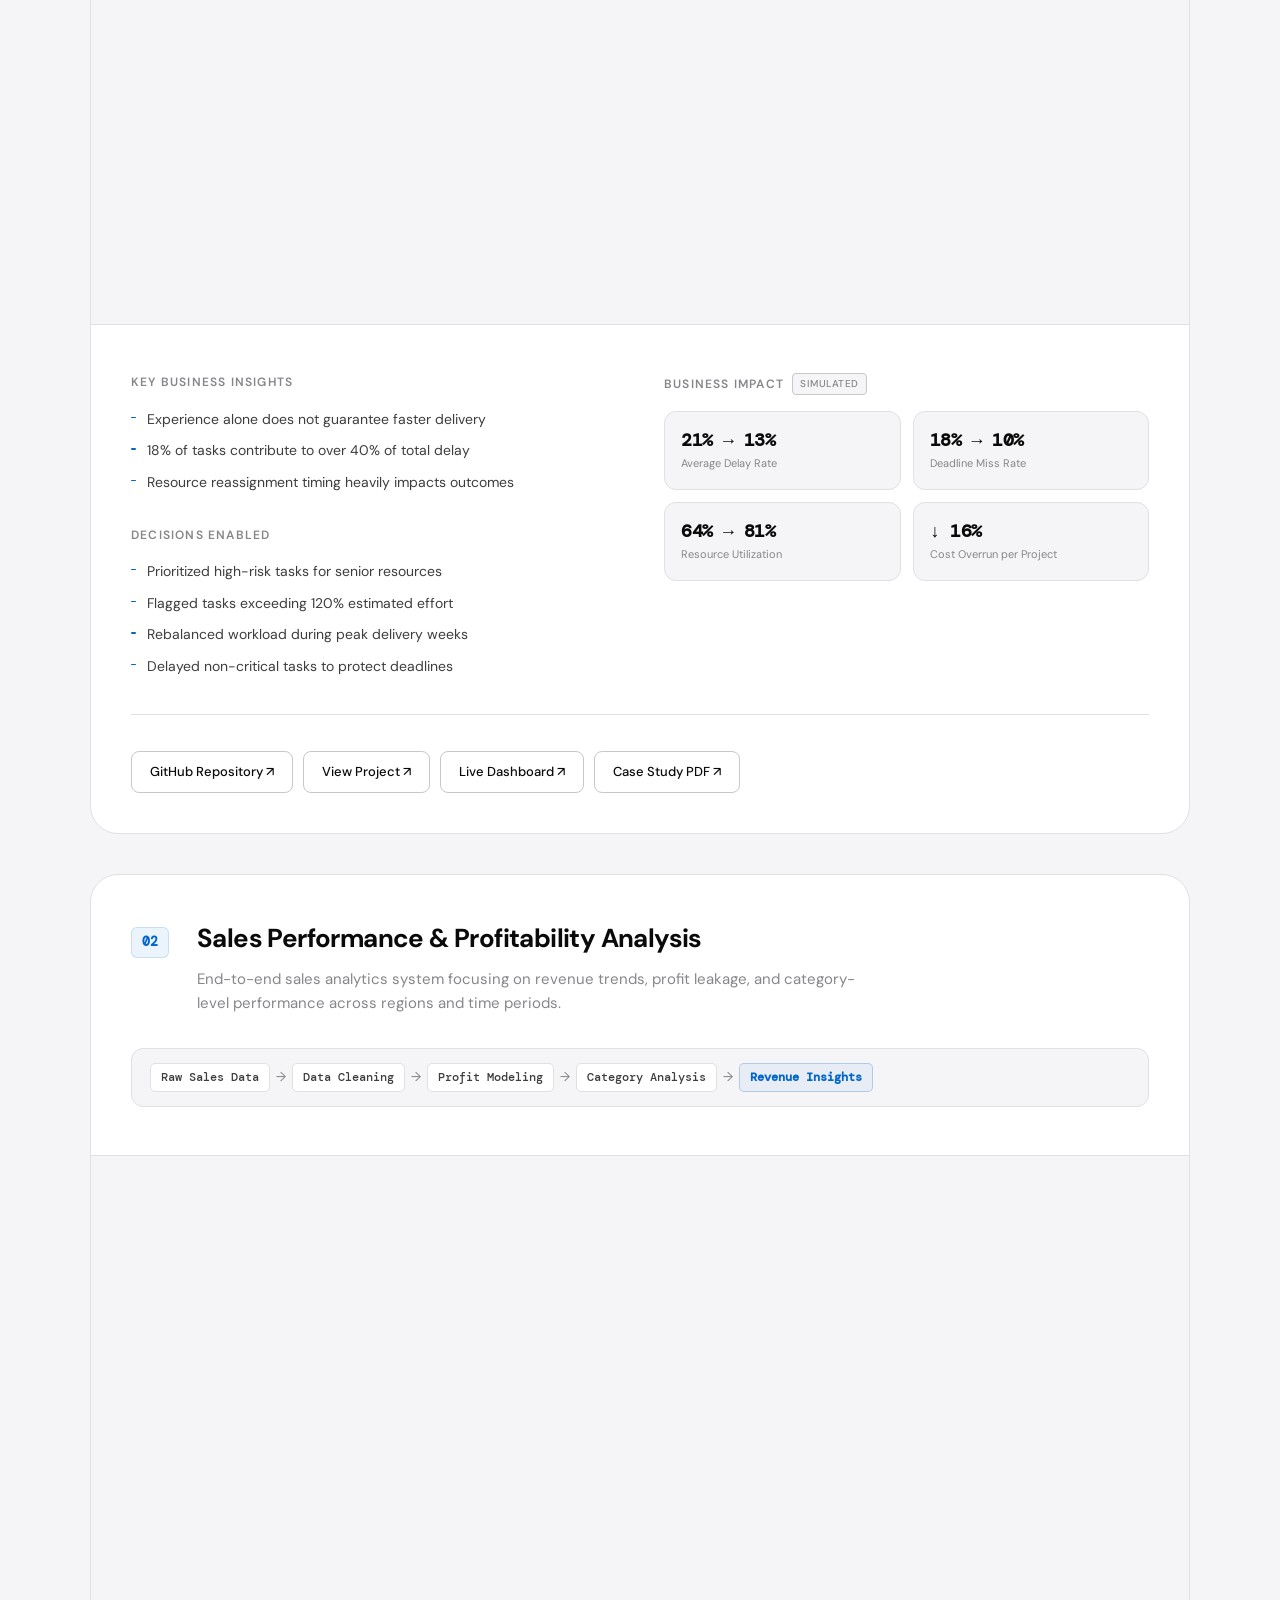
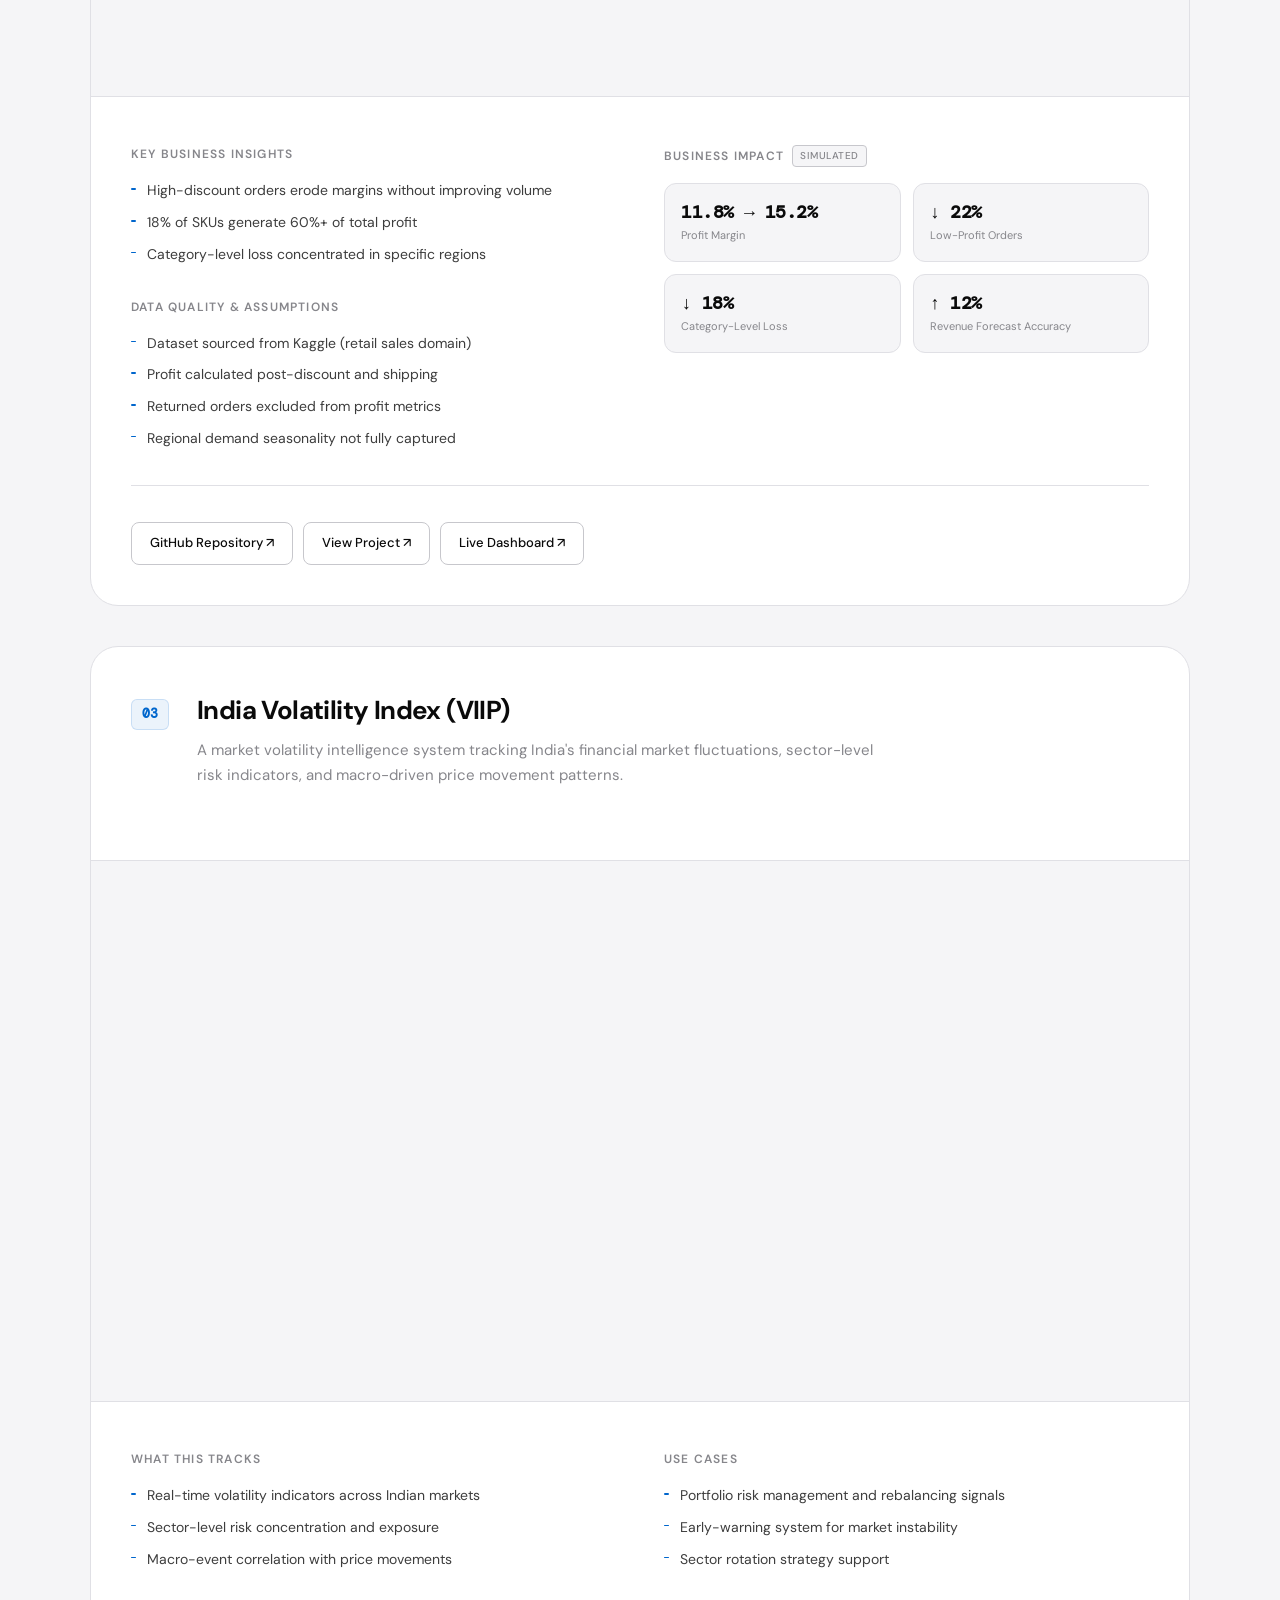
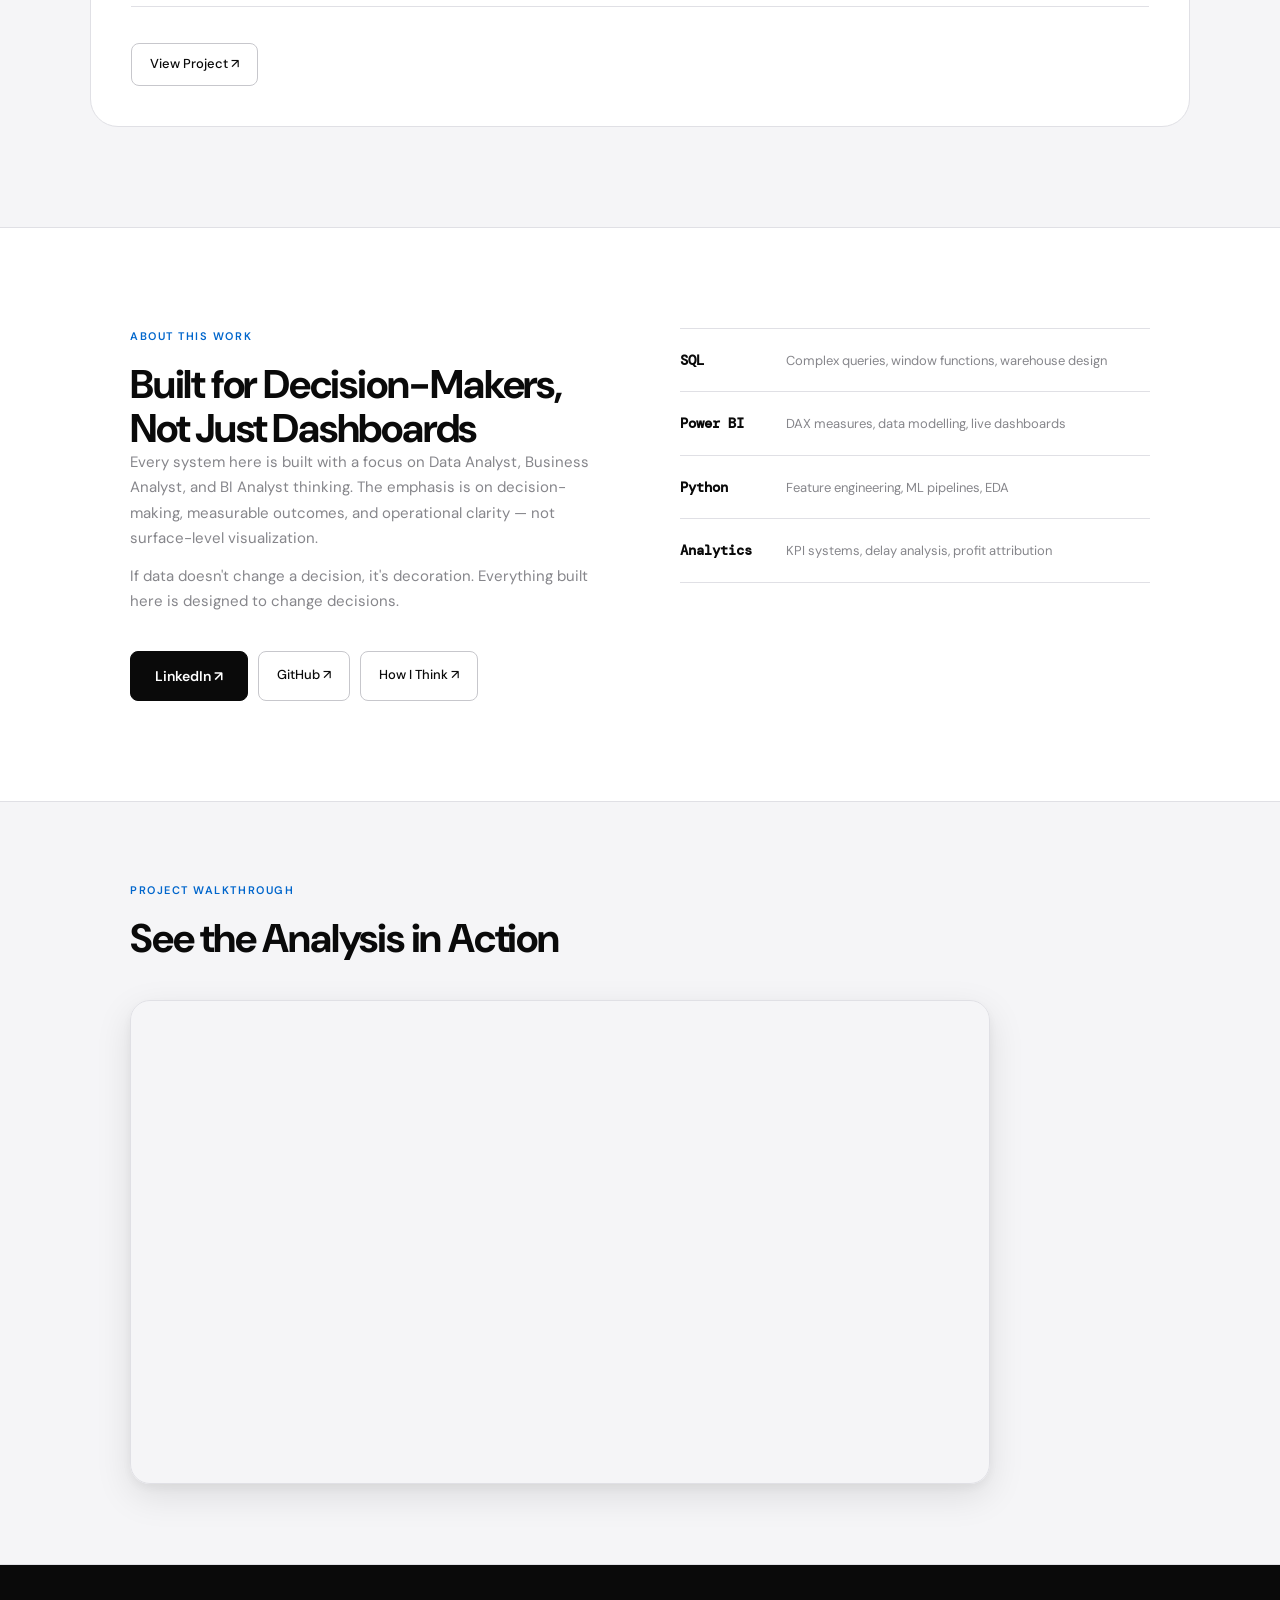
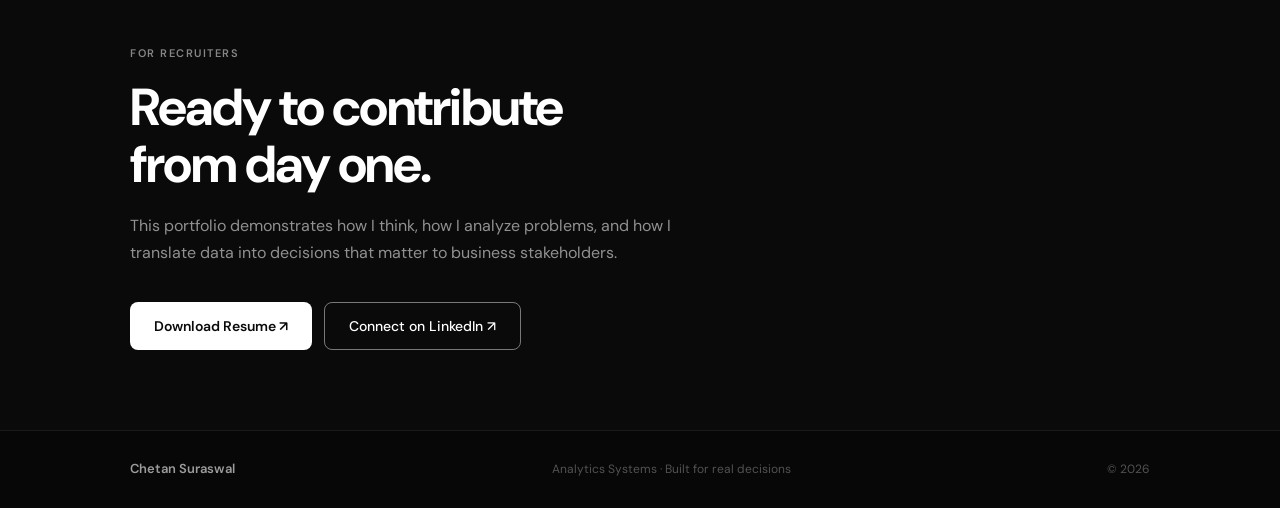
==== commit 9cfc3f2e: "Add files via upload" ====
--- a/index.html
+++ b/index.html
@@ -151,6 +151,7 @@
         </div>
         <div class="project-actions">
           <a href="https://github.com/Chetan0075/Workflow-Optimization-Predictive-Analytics" target="_blank" class="btn-secondary">GitHub Repository ↗</a>
+          <a href="project-workflow-optimization.html" class="btn-secondary">View Project ↗</a>
           <a href="https://chetan0075.github.io/Workflow-Optimization-Live-Dashboard/" target="_blank" class="btn-secondary">Live Dashboard ↗</a>
           <a href="https://github.com/Chetan0075/Workflow-Optimization-Predictive-Analytics/blob/main/Data/Case%20Study/AI_Driven_Workflow_Optimization_Case_Study.pdf" target="_blank" class="btn-secondary">Case Study PDF ↗</a>
         </div>
@@ -231,6 +232,7 @@
         </div>
         <div class="project-actions">
           <a href="https://github.com/Chetan0075/sales-performance-analysis" target="_blank" class="btn-secondary">GitHub Repository ↗</a>
+          <a href="project-sales-performance.html" class="btn-secondary">View Project ↗</a>
           <a href="https://chetan0075.github.io/Sales-Dashboard-Live/" target="_blank" class="btn-secondary">Live Dashboard ↗</a>
         </div>
       </div>
@@ -275,6 +277,9 @@
               <li>Sector rotation strategy support</li>
             </ul>
           </div>
+        </div>
+        <div class="project-actions">
+          <a href="project-volatility-index.html" class="btn-secondary">View Project ↗</a>
         </div>
       </div>
     </div>
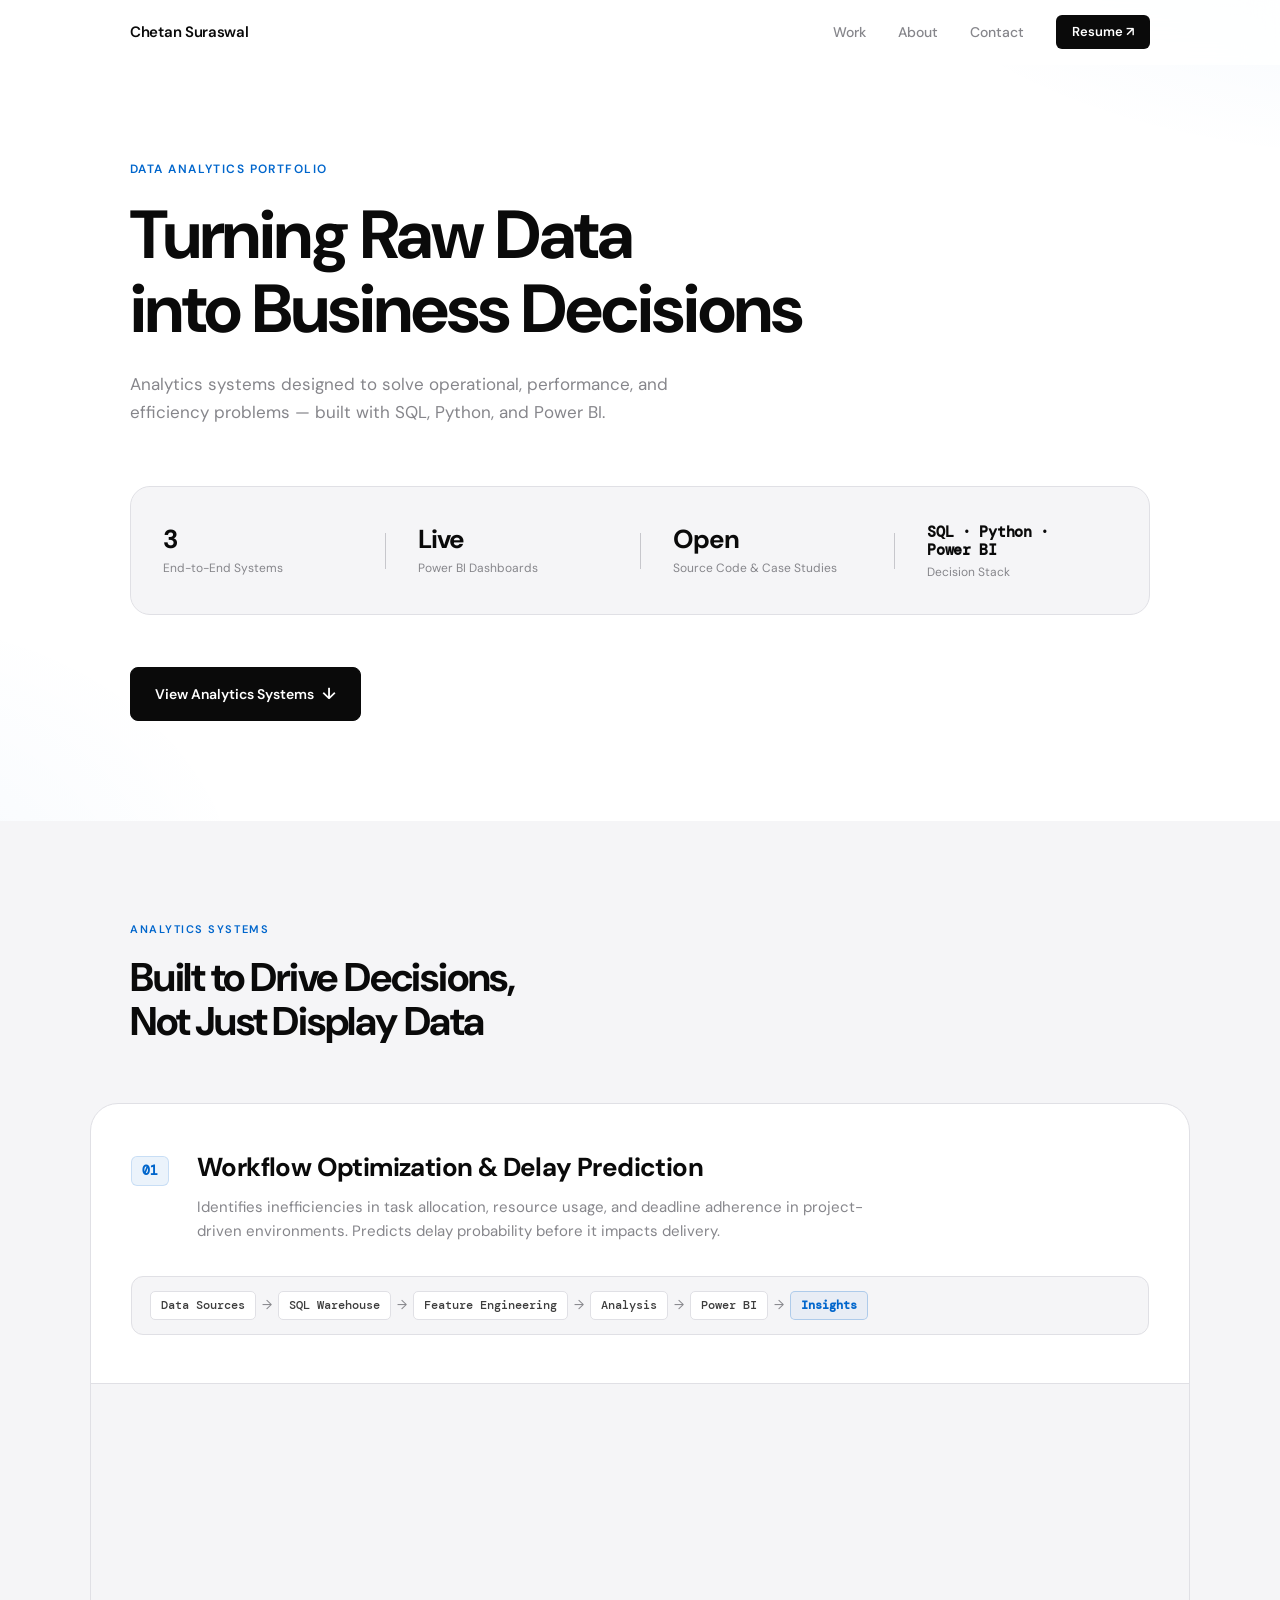
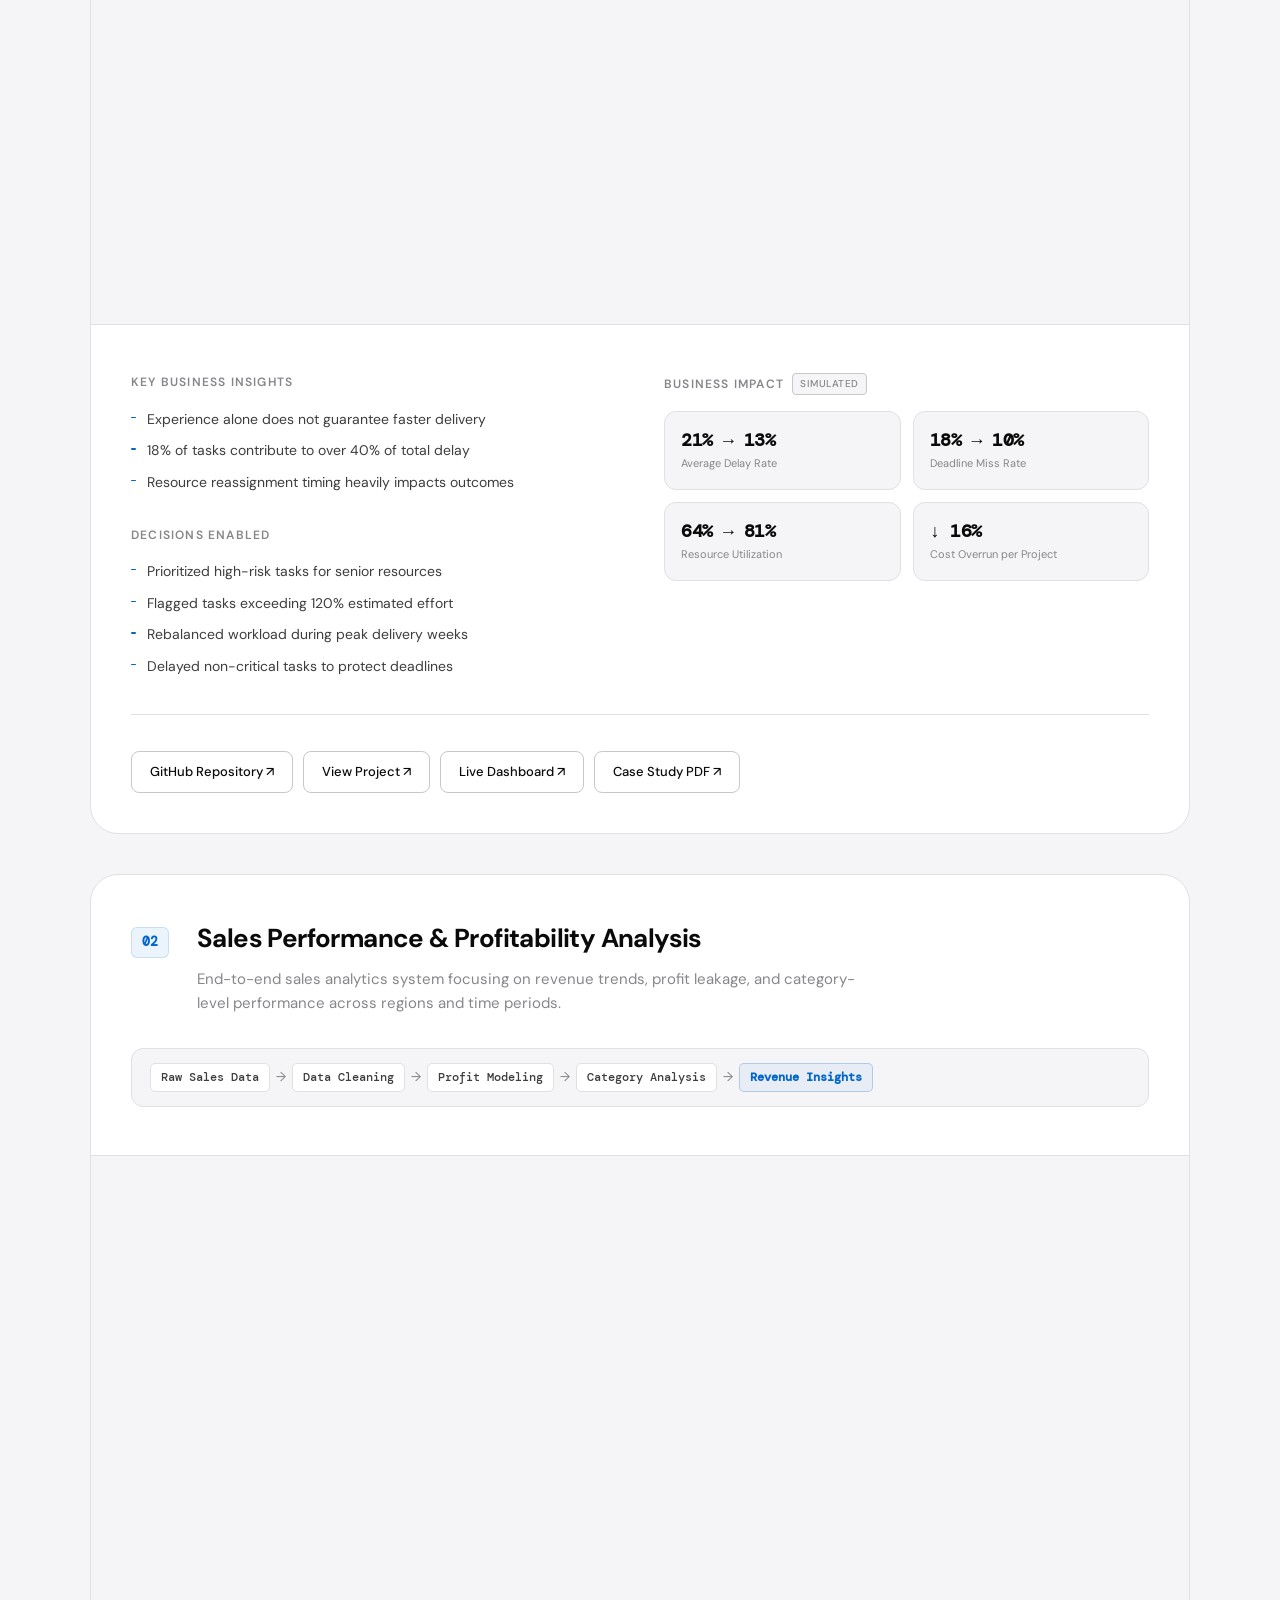
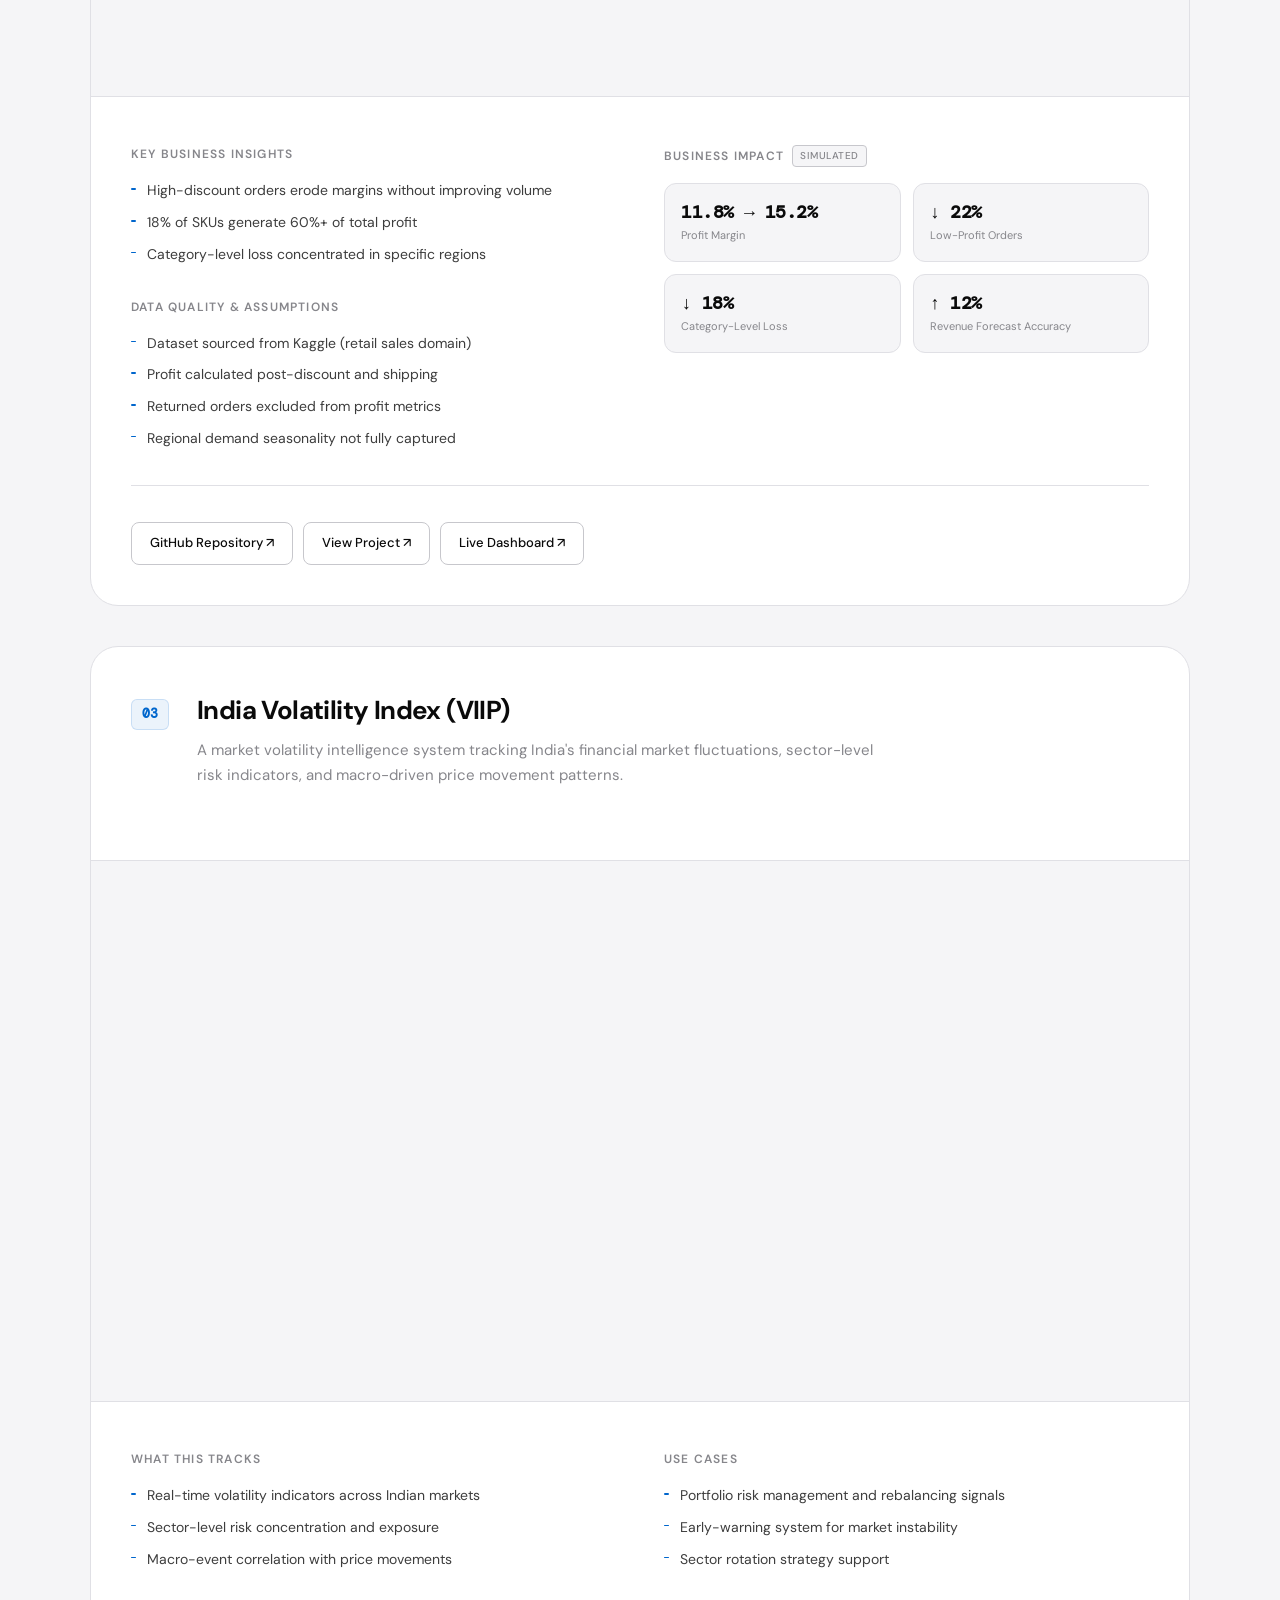
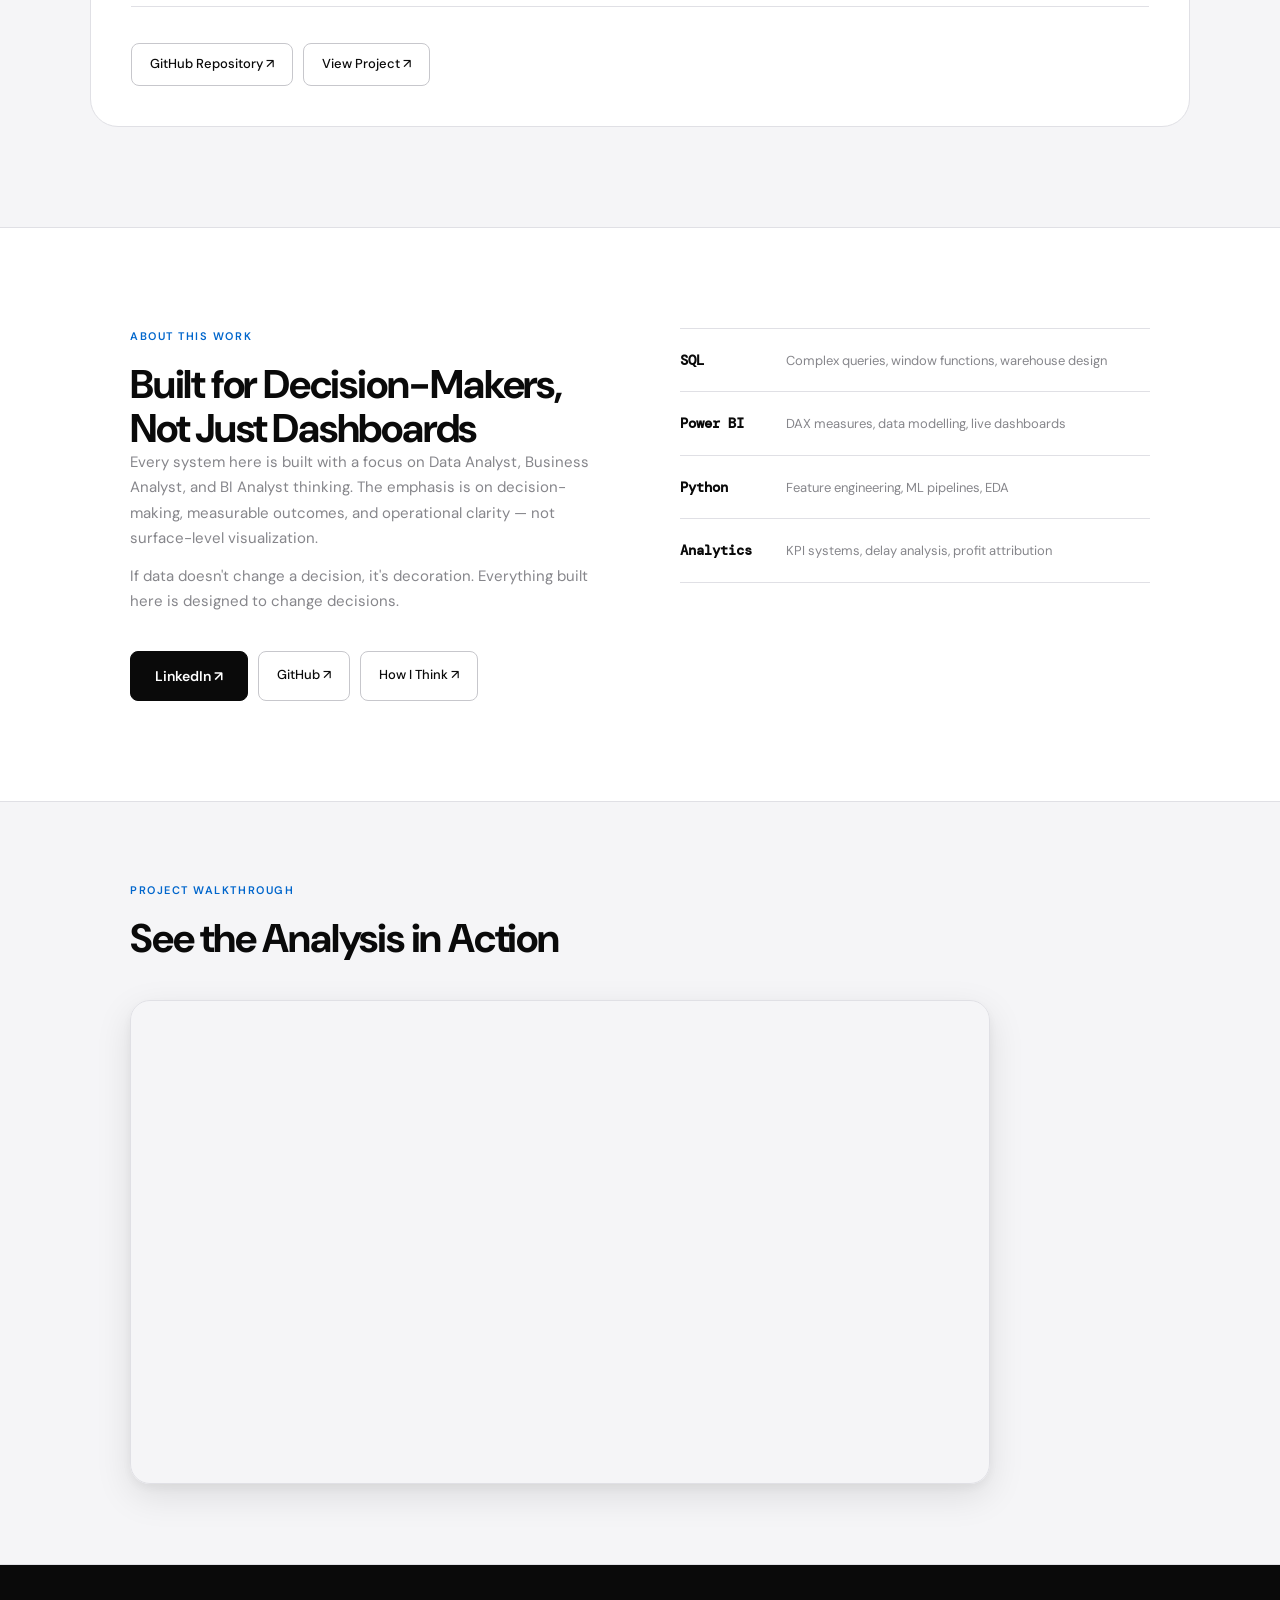
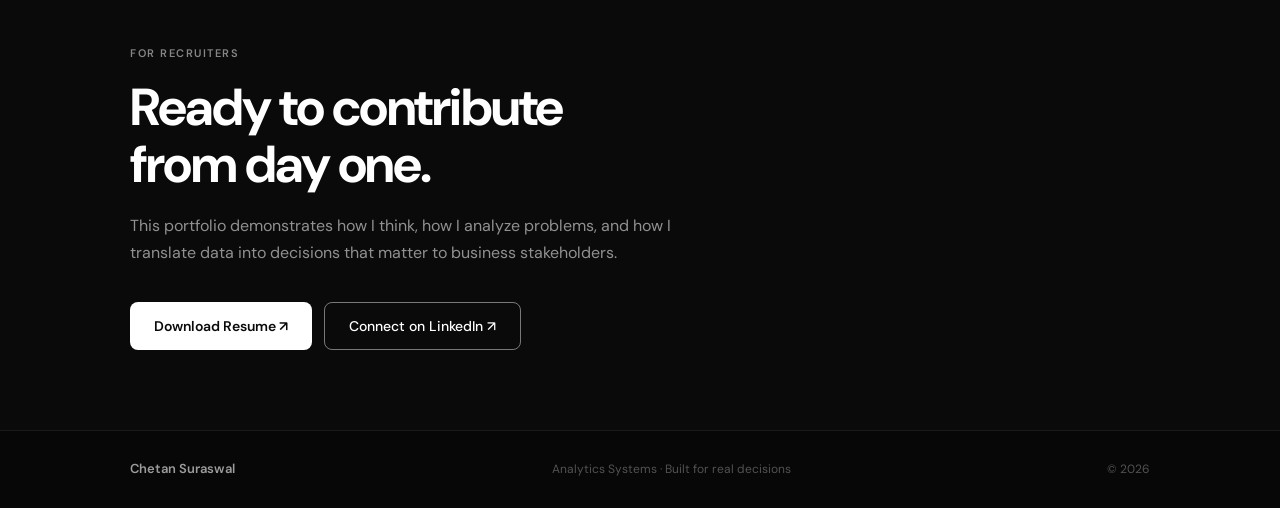
==== commit 2f7017a3: "Add link to GitHub repository in index.html" ====
--- a/index.html
+++ b/index.html
@@ -279,6 +279,7 @@
           </div>
         </div>
         <div class="project-actions">
+          <a href="https://github.com/Chetan0075/demand-volatility-index-india" target="_blank" class="btn-secondary">GitHub Repository ↗</a>
           <a href="project-volatility-index.html" class="btn-secondary">View Project ↗</a>
         </div>
       </div>
